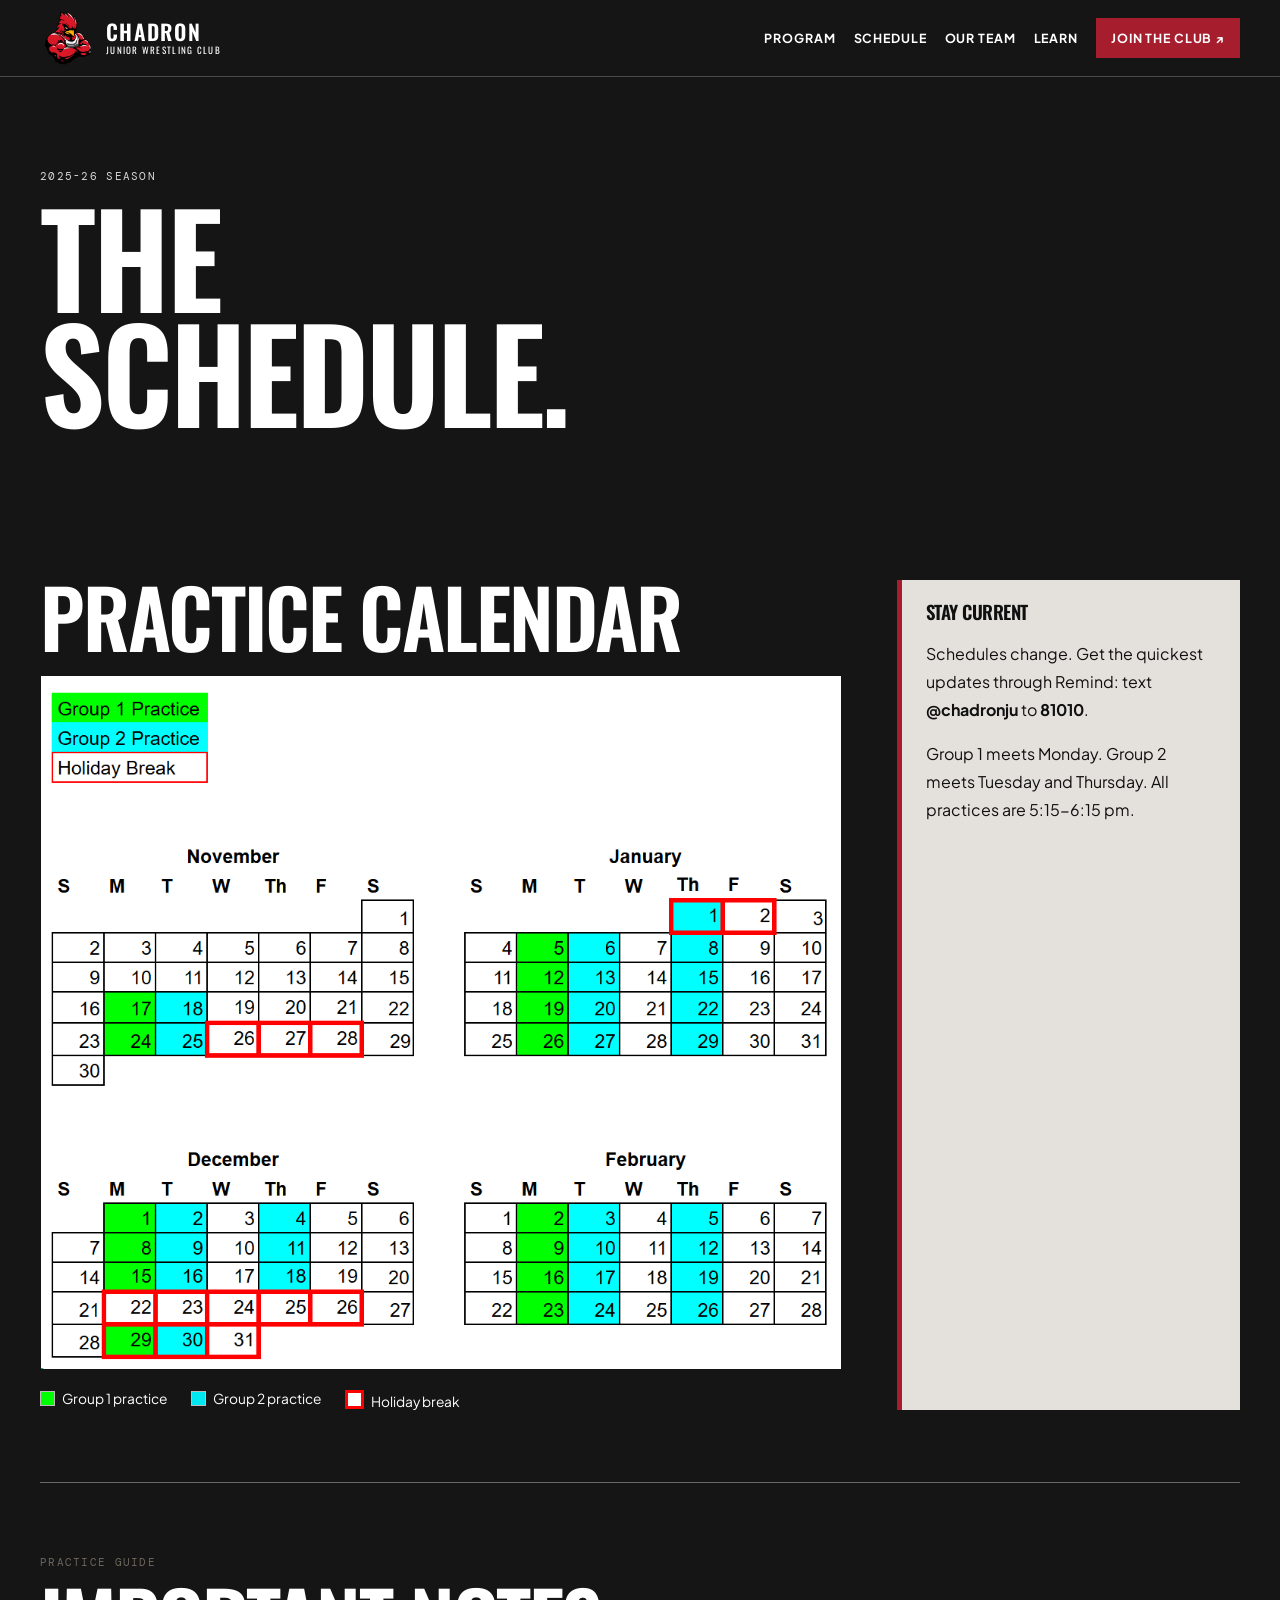
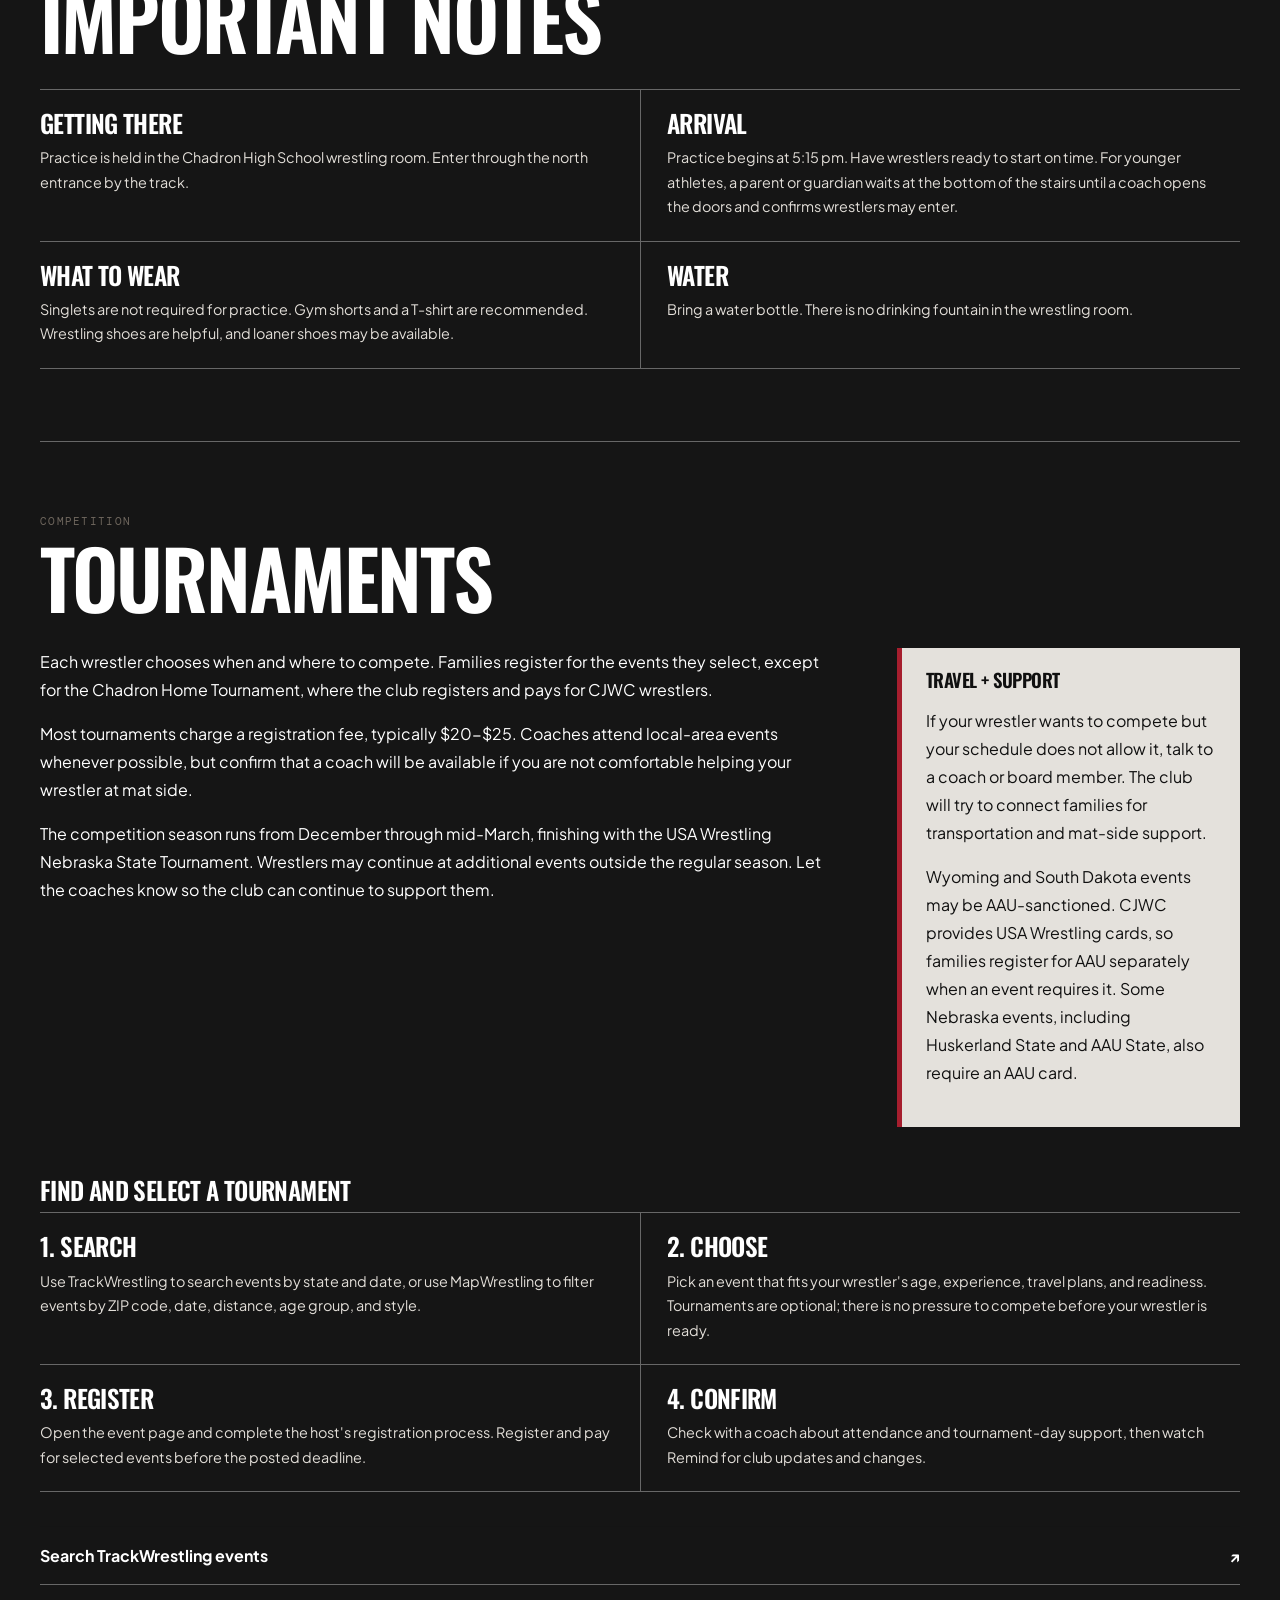
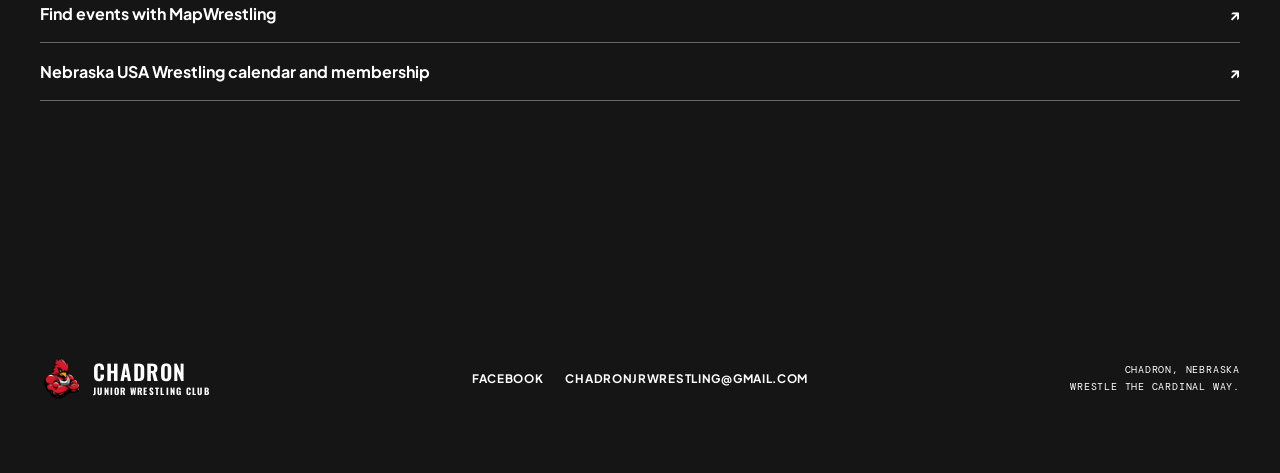
==== calendar.html @ 785cb81f "Update calendar.html" ====
<!doctype html><html lang="en"><head><meta charset="utf-8"><meta name="viewport" content="width=device-width,initial-scale=1"><title>Schedule | Chadron Junior Wrestling Club</title><link rel="preconnect" href="https://fonts.googleapis.com"><link rel="preconnect" href="https://fonts.gstatic.com" crossorigin><link href="https://fonts.googleapis.com/css2?family=DM+Mono:wght@400;500&family=Oswald:wght@400;500;600;700&family=Plus+Jakarta+Sans:wght@400;500;600;700&display=swap" rel="stylesheet"><link rel="stylesheet" href="styles.css"><link rel="stylesheet" href="overrides.css"><link rel="stylesheet" href="info.css"></head><body class="subpage-header"><header class="site-header"><nav class="nav"><a class="brand" href="index.html"><img src="assets/images/cardinal-icon.png" alt=""><span><b>CHADRON</b><small>JUNIOR WRESTLING CLUB</small></span></a><button class="nav-toggle" type="button" aria-expanded="false" aria-controls="nav-links"><span></span><span></span><span></span></button><div class="nav-links" id="nav-links"><a href="index.html#program">Program</a><a href="calendar.html">Schedule</a><a href="index.html#team">Our Team</a><a href="learn.html">Learn</a><a class="nav-cta" href="join.html">Join the Club &#8599;</a></div></nav></header><main><section class="page-hero"><div class="page-width"><p class="section-tag">2025-26 SEASON</p><h1>THE<br>SCHEDULE.</h1></div></section><section class="content-page page-width"><section class="detail-section"><div class="content-grid"><div><h2>PRACTICE CALENDAR</h2><img class="calendar-image" src="assets/images/2026-practice-schedule.png" alt="November through February practice calendar. Group 1 practices are green, Group 2 practices are blue, and holiday breaks have red outlines."><div class="calendar-key"><span class="g1">Group 1 practice</span><span class="g2">Group 2 practice</span><span class="break">Holiday break</span></div></div><aside class="notice"><h3>STAY CURRENT</h3><p>Schedules change. Get the quickest updates through Remind: text <strong>@chadronju</strong> to <strong>81010</strong>.</p><p>Group 1 meets Monday. Group 2 meets Tuesday and Thursday. All practices are 5:15-6:15 pm.</p></aside></div></section><section class="detail-section"><p class="section-tag">PRACTICE GUIDE</p><h2>IMPORTANT NOTES</h2><div class="info-grid"><article><h3>GETTING THERE</h3><p>Practice is held in the Chadron High School wrestling room. Enter through the north entrance by the track.</p></article><article><h3>ARRIVAL</h3><p>Practice begins at 5:15 pm. Have wrestlers ready to start on time. For younger athletes, a parent or guardian waits at the bottom of the stairs until a coach opens the doors and confirms wrestlers may enter.</p></article><article><h3>WHAT TO WEAR</h3><p>Singlets are not required for practice. Gym shorts and a T-shirt are recommended. Wrestling shoes are helpful, and loaner shoes may be available.</p></article><article><h3>WATER</h3><p>Bring a water bottle. There is no drinking fountain in the wrestling room.</p></article></div></section><section class="detail-section" id="tournaments"><p class="section-tag">COMPETITION</p><h2>TOURNAMENTS</h2><div class="content-grid"><div><p>Each wrestler chooses when and where to compete. Families register for the events they select, except for the Chadron Home Tournament, where the club registers and pays for CJWC wrestlers.</p><p>Most tournaments charge a registration fee, typically $20-$25. Coaches attend local-area events whenever possible, but confirm that a coach will be available if you are not comfortable helping your wrestler at mat side.</p><p>The competition season runs from December through mid-March, finishing with the USA Wrestling Nebraska State Tournament. Wrestlers may continue at additional events outside the regular season. Let the coaches know so the club can continue to support them.</p></div><aside class="notice"><h3>TRAVEL + SUPPORT</h3><p>If your wrestler wants to compete but your schedule does not allow it, talk to a coach or board member. The club will try to connect families for transportation and mat-side support.</p><p>Wyoming and South Dakota events may be AAU-sanctioned. CJWC provides USA Wrestling cards, so families register for AAU separately when an event requires it. Some Nebraska events, including Huskerland State and AAU State, also require an AAU card.</p></aside></div><h3 class="finder-title">FIND AND SELECT A TOURNAMENT</h3><div class="info-grid"><article><h3>1. SEARCH</h3><p>Use TrackWrestling to search events by state and date, or use MapWrestling to filter events by ZIP code, date, distance, age group, and style.</p></article><article><h3>2. CHOOSE</h3><p>Pick an event that fits your wrestler's age, experience, travel plans, and readiness. Tournaments are optional; there is no pressure to compete before your wrestler is ready.</p></article><article><h3>3. REGISTER</h3><p>Open the event page and complete the host's registration process. Register and pay for selected events before the posted deadline.</p></article><article><h3>4. CONFIRM</h3><p>Check with a coach about attendance and tournament-day support, then watch Remind for club updates and changes.</p></article></div><div class="resource-list tournament-links"><a href="https://www.trackwrestling.com/Login.jsp">Search TrackWrestling events <span>&#8599;</span></a><a href="https://mapwrestling.com/main">Find events with MapWrestling <span>&#8599;</span></a><a href="https://www.nebraskausawrestling.org/">Nebraska USA Wrestling calendar and membership <span>&#8599;</span></a></div></section></section></main><footer class="site-footer page-width"><a class="brand footer-brand" href="index.html"><img src="assets/images/cardinal-icon.png" alt=""><span><b>CHADRON</b><small>JUNIOR WRESTLING CLUB</small></span></a><div><a href="https://www.facebook.com/chadronjuniorwrestling">Facebook</a><a href="mailto:chadronjrwrestling@gmail.com">chadronjrwrestling@gmail.com</a></div><p>CHADRON, NEBRASKA<br>WRESTLE THE CARDINAL WAY.</p></footer><script src="script.js"></script></body></html>
<link rel="icon" href="favicon.ico?v=2">
---- styles.css ----
:root{--red:#a61e2e;--ink:#101010;--paper:#f2eee7;--line:rgba(16,16,16,.2);--mono:"DM Mono",monospace;--display:"Oswald",sans-serif;--body:"Plus Jakarta Sans",sans-serif}*{box-sizing:border-box}html{scroll-behavior:smooth}body{margin:0;background:var(--paper);color:var(--ink);font-family:var(--body)}.page-width,.nav{width:min(1200px,calc(100% - 48px));margin:auto}.site-header{position:absolute;z-index:5;inset:0 0 auto;color:#fff;border-bottom:1px solid #ffffff3b}.nav{min-height:86px;display:flex;align-items:center;justify-content:space-between;gap:24px}.brand{display:inline-flex;align-items:center;gap:10px;color:inherit;text-decoration:none;line-height:1}.brand img{width:43px;height:43px;object-fit:contain}.brand span{display:grid;gap:4px;font-family:var(--display);letter-spacing:.08em}.brand b{font-size:1.34rem;font-weight:600}.brand small{font-size:.57rem;letter-spacing:.14em}.nav-links{display:flex;align-items:center;gap:26px}.nav-links a{color:#fff;text-decoration:none;font-size:.78rem;font-weight:700;letter-spacing:.07em;text-transform:uppercase}.nav-links .nav-cta{padding:12px 15px;background:var(--red)}.nav-toggle{display:none;border:0;background:transparent;padding:4px}.nav-toggle span{display:block;width:27px;height:2px;margin:5px;background:#fff}.hero{height:max(680px,100vh);min-height:680px;position:relative;overflow:hidden;background:#1a1717;color:#fff}.hero-image,.photo-break-image{position:absolute;inset:0;background:url("assets/images/team-photo.jpg") center 36%/cover;filter:grayscale(1) contrast(1.17)}.hero-image{opacity:.72;transform:scaleX(-1)}.hero-scrim{position:absolute;inset:0;background:linear-gradient(90deg,#000000db 0%,#00000091 39%,#00000024 75%),linear-gradient(0deg,#0000009e,transparent 35%)}.hero-content{position:relative;z-index:1;padding-top:clamp(175px,27vh,250px)}.kicker,.section-tag,.overline,.coach p,.program-number,.remind{font-family:var(--mono);font-size:.67rem;letter-spacing:.12em;text-transform:uppercase}.kicker{margin:0 0 15px;color:#f0d99e}.kicker span{display:inline-block;width:34px;height:1px;vertical-align:middle;margin:0 10px;background:#f0d99e}h1,h2,h3,p{margin-top:0}h1,h2,h3{font-family:var(--display);font-weight:600;letter-spacing:-.025em;line-height:.9}h1{max-width:8ch;margin-bottom:24px;font-size:clamp(5rem,12.4vw,10.5rem)}h2{font-size:clamp(3.4rem,6.3vw,6.4rem)}.hero-lede{max-width:440px;margin-bottom:29px;font-size:1.02rem;line-height:1.65}.hero-actions{display:flex;align-items:center;gap:26px}.button{display:inline-flex;align-items:center;gap:24px;padding:17px 20px;text-decoration:none;text-transform:uppercase;font-size:.75rem;font-weight:800;letter-spacing:.08em;transition:transform .18s}.button:hover{transform:translateY(-3px)}.button span{font-size:1.2rem}.button-red{color:#fff;background:var(--red)}.text-link{display:inline-flex;gap:10px;align-items:center;color:var(--ink);font-size:.75rem;text-transform:uppercase;font-weight:800;letter-spacing:.08em;text-decoration:none;border-bottom:1px solid currentColor;padding-bottom:5px}.text-link.light{color:#fff}.hero-mark{position:absolute;right:-.05em;bottom:-.16em;z-index:1;font-family:var(--display);font-size:clamp(9rem,24vw,23rem);font-weight:700;line-height:1;letter-spacing:-.07em;color:#ffffff1c}.hero-foot{position:absolute;z-index:2;bottom:28px;left:0;right:0;display:flex;justify-content:space-between;font:.62rem var(--mono);text-transform:uppercase;letter-spacing:.11em}.hero-foot b{font-size:1rem;margin-left:6px}.manifesto{display:grid;grid-template-columns:160px minmax(0,1.5fr) minmax(220px,.65fr);gap:36px;padding:130px 0}.section-tag{margin:0;color:#6e665d}.manifesto h2{font-size:clamp(3rem,5.25vw,5.6rem)}.overline{margin-bottom:19px;color:var(--red)}.manifesto-detail{align-self:end}.manifesto-detail p,.section-intro>p,.join-copy>p{font-size:.98rem;line-height:1.75;color:#4a4540}.manifesto-detail .text-link{margin-top:18px}.values{padding:78px 0 86px;background:var(--red);color:#fff}.light-tag{color:#f4d99c}.values-grid{display:grid;grid-template-columns:repeat(3,1fr);margin-top:45px;border-top:1px solid #ffffff5c}.values-grid article{padding:25px 28px 0 0;min-height:215px;border-right:1px solid #ffffff5c}.values-grid article+article{padding-left:28px}.values-grid article:last-child{border:0}.values-grid span{font:.65rem var(--mono);color:#f4d99c}.values-grid h3{margin:35px 0 13px;font-size:clamp(2.4rem,3.3vw,3.55rem)}.values-grid p{max-width:240px;margin-bottom:0;font-size:.89rem;line-height:1.6}.practice-section,.competition{padding:130px 0}.section-intro{display:grid;grid-template-columns:1fr minmax(260px,.62fr);gap:50px;align-items:end;margin-bottom:48px}.section-intro h2{margin:14px 0 0}.section-intro>p{margin-bottom:4px}.program-grid{display:grid;grid-template-columns:1fr 1fr}.program-card{min-height:420px;padding:34px;display:flex;flex-direction:column;color:#fff;background:#1c1b1b}.program-card.advanced{background:var(--red)}.program-number{color:#e5c783}.program-card h3{margin:45px 0 18px;font-size:clamp(3rem,5vw,5.3rem)}.program-desc{max-width:340px;line-height:1.65;font-size:.92rem}.program-time{display:flex;justify-content:space-between;gap:15px;margin-top:auto;padding-top:18px;border-top:1px solid #ffffff4d;font:.66rem var(--mono);letter-spacing:.07em}.program-time strong{font-family:var(--body);font-size:.71rem}.practice-note{margin:18px 0 0;padding-top:17px;border-top:1px solid var(--line);color:#534e47;font-size:.82rem}.photo-break{position:relative;height:510px;overflow:hidden;color:#fff;background:#222}.photo-break-image{background-position:center 46%}.photo-break:after{content:"";position:absolute;inset:0;background:linear-gradient(90deg,#000000ad,#0000000d)}.photo-break-copy{position:relative;z-index:1;height:100%;display:flex;align-items:center}.photo-break-copy p{font:600 clamp(4rem,9vw,9rem)/.83 var(--display);letter-spacing:-.04em}.photo-break-copy em{color:#ecbd4e;font-style:normal}.competition{border-bottom:1px solid var(--line)}.competition-points{border-top:1px solid var(--line)}.competition-points p{display:grid;grid-template-columns:82px 1fr;margin:0;padding:20px 0;border-bottom:1px solid var(--line);font-size:1.08rem;font-weight:600}.competition-points span{color:var(--red);font:.67rem var(--mono);padding-top:4px}.team-section{padding:115px 0 120px;color:#fff;background:#181818}.team-intro>p{color:#cac5bd}.coach-grid{display:grid;grid-template-columns:repeat(3,1fr);gap:14px}.coach{position:relative;min-height:480px;overflow:hidden;background:#413f3c}.coach:after{content:"";position:absolute;inset:0;background:linear-gradient(0deg,#000000de,transparent 58%)}.coach img{display:block;width:100%;height:100%;object-fit:cover;object-position:top;filter:grayscale(1) contrast(1.05)}.coach div{position:absolute;z-index:1;left:24px;bottom:23px}.coach p{color:#e7c778;margin-bottom:9px}.coach h3{margin:0;font-size:clamp(2.55rem,3.8vw,4.2rem)}.faq-section{display:grid;grid-template-columns:.65fr 1.35fr;gap:75px;padding:130px 0}.faq-section h2{margin:14px 0 0}.faq-list{border-top:1px solid var(--line)}details{border-bottom:1px solid var(--line);padding:20px 0}summary{display:flex;justify-content:space-between;cursor:pointer;list-style:none;font-size:1rem;font-weight:700}summary::-webkit-details-marker{display:none}summary span{color:var(--red);font-size:1.4rem;font-weight:400}details[open] summary span{transform:rotate(45deg)}details p{max-width:560px;margin:17px 36px 0 0;color:#514b45;font-size:.91rem;line-height:1.65}.join-section{position:relative;overflow:hidden;padding:112px 0;background:#e0b545}.join-copy{position:relative;z-index:1}.join-copy h2{max-width:11ch;margin:14px 0 20px}.join-copy>p{max-width:450px;color:#2c281d}.button-dark{margin:14px 0 30px;color:#fff;background:#161514}.join-art{position:absolute;right:5%;bottom:-42px;width:min(390px,42vw);opacity:.2}.join-art img{display:block;width:100%}.remind{margin:0!important;font-weight:500}.site-footer{min-height:190px;display:flex;align-items:center;justify-content:space-between;gap:30px}.footer-brand{color:var(--ink)}.site-footer div{display:flex;gap:22px}.site-footer a{color:var(--ink);font-size:.73rem;font-weight:700;text-transform:uppercase;letter-spacing:.06em;text-decoration:none}.site-footer p{margin:0;font:.62rem/1.8 var(--mono);text-align:right;letter-spacing:.08em}@media(max-width:800px){.page-width,.nav{width:min(100% - 32px,1200px)}.site-header{position:relative;background:#171717}.nav{min-height:68px}.nav-toggle{display:block}.nav-links{display:none;width:100%;padding:6px 0 15px;flex-direction:column;align-items:flex-start;gap:17px}.nav-links.open{display:flex}.hero{height:660px;min-height:0}.hero-content{padding-top:120px}.hero-foot{bottom:18px}.hero-foot span:first-child{display:none}.hero-foot span:last-child{margin-left:auto}.manifesto,.section-intro,.faq-section{grid-template-columns:1fr;gap:24px}.manifesto{padding:80px 0}.values-grid,.program-grid,.coach-grid{grid-template-columns:1fr}.values-grid article,.values-grid article+article{min-height:0;padding:23px 0;border-right:0;border-bottom:1px solid #ffffff5c}.values-grid h3{margin:15px 0 7px}.practice-section,.competition,.faq-section{padding:80px 0}.section-intro{margin-bottom:30px}.program-card{min-height:360px}.photo-break{height:380px}.team-section{padding:80px 0}.coach{min-height:430px}.faq-section{gap:35px}.site-footer{padding:45px 0;align-items:flex-start;flex-direction:column}.site-footer p{text-align:left}.site-footer div{flex-direction:column;gap:12px}}@media(max-width:460px){h1{font-size:4.75rem}.hero-actions{align-items:flex-start;flex-direction:column;gap:20px}.hero-image{background-position:55% center}.hero-mark{font-size:10rem}.program-card{padding:26px}.program-time{flex-direction:column;gap:7px}.photo-break-copy p{font-size:4.3rem}.join-section{padding:80px 0}.join-art{width:70vw;right:-14%}}
---- overrides.css ----
/* Final club palette and signup section. */
.hero-image { background-image: url("assets/images/wrestling-action-2.jpg"); background-position: center 45%; transform: none; }
.photo-break-image { background-image: url("assets/images/wrestling-action-5.jpg"); }
.kicker, .light-tag, .values-grid span, .program-number, .photo-break-copy em, .coach p { color: #fff; }
.kicker span { background: #fff; }
.join-section { background: var(--red); color: #fff; }
.join-copy > p { color: #fff; }
.join-copy .section-tag { color: #d8d8d8; }
.join-lede { max-width: 520px !important; }
.join-grid { display: grid; grid-template-columns: repeat(2, minmax(0, 280px)); gap: 40px; margin: 36px 0 26px; }
.join-label { margin-bottom: 12px !important; font: 500 .67rem var(--mono) !important; letter-spacing: .12em; text-transform: uppercase; }
.join-grid ul, .join-grid ol { margin: 0; padding: 0; list-style: none; border-top: 1px solid rgba(255, 255, 255, .4); }
.join-grid li { padding: 10px 0; border-bottom: 1px solid rgba(255, 255, 255, .4); font-size: .82rem; line-height: 1.45; }
.join-grid ol { counter-reset: join-step; }
.join-grid ol li { counter-increment: join-step; display: grid; grid-template-columns: 25px 1fr; }
.join-grid ol li::before { content: "0" counter(join-step); font: .63rem var(--mono); padding-top: 2px; }
.button-dark { background: #fff; color: var(--ink); }
.board-section .section-intro { margin-bottom: 42px; }
.coach-grid-single { grid-template-columns: minmax(260px, 380px); }
.site-header .brand img { width: 56px; height: 56px; }
.notices-section { padding: 115px 0; background: #e5e1db; }
.notices-heading { display: grid; grid-template-columns: 1fr minmax(260px, .6fr); gap: 50px; align-items: end; margin-bottom: 44px; }
.notices-heading h2 { margin: 13px 0 0; }
.notices-heading > p { max-width: 410px; margin: 0; color: #3c3935; line-height: 1.7; }
.notice-list { display: grid; grid-template-columns: repeat(3, minmax(0, 1fr)); border-top: 1px solid rgba(16,16,16,.3); }
.notice-item { min-height: 230px; padding: 24px; border-right: 1px solid rgba(16,16,16,.3); border-bottom: 1px solid rgba(16,16,16,.3); background: rgba(255,255,255,.38); }
.notice-item:nth-child(3n) { border-right: 0; }
.notice-type, .notice-date, .notices-remind { font: .65rem var(--mono); letter-spacing: .1em; text-transform: uppercase; }
.notice-type { display: inline-block; margin-bottom: 38px; padding: 5px 7px; background: var(--red); color: #fff; }
.notice-item.schedule .notice-type { background: #1d1d1d; }.notice-item.notice .notice-type { background: #68645e; }
.notice-item h3 { margin-bottom: 15px; font-size: 2rem; }.notice-item p { margin: 0; color: #393631; line-height: 1.65; font-size: .9rem; }.notice-date { display: block; margin-top: 20px; color: var(--red); }
.notice-loading { grid-column: 1 / -1; padding: 24px 0; color: #55514b; }.notices-remind { margin: 25px 0 0; color: #4a4640; }
@media (max-width: 800px) { .notices-section { padding: 80px 0; }.notices-heading, .notice-list { grid-template-columns: 1fr; gap: 24px; }.notices-heading { margin-bottom: 30px; }.notice-item, .notice-item:nth-child(3n) { min-height: 0; border-right: 0; }.notice-type { margin-bottom: 20px; } }
@media (max-width: 800px) { .join-grid { grid-template-columns: 1fr; gap: 22px; } }


/* Let the home page banner grow so the bottom tagline never overlaps the buttons */
.hero { height: auto; min-height: max(680px, 100vh); }
.hero-content { padding-bottom: 90px; }
---- info.css ----
.subpage-header { background: #151515; color: #fff; }
.subpage-header .site-header { position: relative; }
.subpage-header .nav { min-height: 76px; }
.subpage-header .nav-links { gap: 18px; }
.page-hero { padding: 92px 0 70px; background: #151515; color: #fff; }
.page-hero .section-tag { color: #d7d7d7; }
.page-hero h1 { margin: 15px 0 0; font-size: clamp(4rem, 10vw, 8.5rem); }
.content-page { padding: 82px 0 110px; }
.content-grid { display: grid; grid-template-columns: minmax(0, 1.4fr) minmax(260px, .6fr); gap: 55px; }
.content-grid h2 { margin-bottom: 22px; }
.content-grid p, .content-grid li { line-height: 1.75; }
.subpage-header .content-page a:not(.button) { color: #fff; text-decoration-color: #b9b9b9; }
.subpage-header .content-page a:not(.button):hover { color: #d7d7d7; }
.subpage-header .faq-list { border-color: rgba(255,255,255,.35); }
.subpage-header .faq-list details { border-color: rgba(255,255,255,.35); }
.subpage-header .faq-list details p { color: #e2ded8; }
.notice { padding: 24px; background: #e4e1dc; border-left: 5px solid var(--red); color: var(--ink); }
.notice h1, .notice h2, .notice h3, .notice p, .notice li { color: var(--ink); }
.resource-list { border-top: 1px solid var(--line); }
.resource-list a { display: flex; justify-content: space-between; gap: 18px; padding: 18px 0; color: #fff; border-bottom: 1px solid rgba(255,255,255,.35); font-weight: 700; text-decoration: none; }
.resource-list a:hover { color: #d7d7d7; }
.calendar-image { display: block; width: 100%; height: auto; border: 1px solid var(--line); }
.calendar-key { display: flex; gap: 24px; flex-wrap: wrap; margin: 20px 0 0; font-size: .86rem; color: #fff; }
.calendar-key span::before { content: ""; display: inline-block; width: 13px; height: 13px; margin-right: 7px; vertical-align: -2px; border: 1px solid #bbb; }
.calendar-key .g1::before { background: #00ff00; }.calendar-key .g2::before { background: #00e8f2; }.calendar-key .break::before { background: #fff; border: 3px solid #f00; }
.detail-section { padding: 0 0 72px; margin: 0 0 72px; border-bottom: 1px solid rgba(255,255,255,.35); }
.detail-section:last-child { margin-bottom: 0; border-bottom: 0; }
.detail-section > h2 { margin: 13px 0 34px; }
.detail-section > p { max-width: 720px; }
.info-grid { display: grid; grid-template-columns: repeat(2, minmax(0, 1fr)); border-top: 1px solid rgba(255,255,255,.35); }
.info-grid article { padding: 22px 26px 22px 0; border-bottom: 1px solid rgba(255,255,255,.35); }
.info-grid article:nth-child(even) { padding-left: 26px; border-left: 1px solid rgba(255,255,255,.35); }
.info-grid h3, .finder-title { margin: 0 0 11px; font-size: 1.55rem; }
.info-grid p { margin: 0; color: #e2ded8; font-size: .9rem; line-height: 1.7; }
.finder-title { margin-top: 52px; }
.tournament-links { margin-top: 34px; }
.board-section { padding: 115px 0; }.board-grid { display: grid; grid-template-columns: repeat(4, 1fr); border-top: 1px solid var(--line); }.board-grid article { min-height: 175px; padding: 20px; border-right: 1px solid var(--line); border-bottom: 1px solid var(--line); }.board-grid article:nth-child(4n) { border-right: 0; }.board-grid p { margin-bottom: 22px; color: var(--red); font: .63rem var(--mono); letter-spacing: .09em; }.board-grid h3 { font-size: 1.9rem; line-height: .95; }
.form-actions { display: flex; gap: 14px; flex-wrap: wrap; margin-top: 30px; }.print-form { max-width: 860px; padding: 42px; background: #fff; border: 1px solid #aaa; color: var(--ink); }.print-form h1, .print-form h2, .print-form h3, .print-form p, .print-form .field, .print-form .signature { color: var(--ink); }.print-form h2 { font-size: 3rem; }.form-section { margin-top: 32px; padding-top: 18px; border-top: 2px solid #111; }.form-section h3 { margin-bottom: 15px; font-size: 1.5rem; }.field-grid { display: grid; grid-template-columns: repeat(2, 1fr); gap: 15px 25px; }.field { padding: 14px 0 5px; border-bottom: 1px solid #555; font-size: .82rem; }.field.full { grid-column: 1 / -1; }.consent { font-size: .78rem; line-height: 1.55; }.signature { height: 55px; padding-top: 34px; border-bottom: 1px solid #111; }.print-only { display: none; }
.subpage-header .site-footer .footer-brand, .subpage-header .site-footer a { color: #fff; }.subpage-header .site-footer a:hover, .subpage-header .site-footer a:focus-visible { color: #d7d7d7; }.subpage-header .no-print .section-tag { color: #d7d7d7; }
.check-field { display: flex; flex-wrap: wrap; gap: 9px 18px; margin: 0; padding: 10px 0 6px; border: 0; border-top: 1px solid #555; color: var(--ink); }
.check-field legend { width: 100%; padding: 0 0 5px; font-size: .82rem; }
.check-field label { display: inline-flex; align-items: center; gap: 4px; font-size: .78rem; white-space: nowrap; }
.check-field input { width: 14px; height: 14px; margin: 0; accent-color: var(--red); }
.print-form .form-section:first-of-type .field-grid::after { content: "Gender"; padding: 14px 0 5px; border-bottom: 1px solid #555; font-size: .82rem; }
.consent-list { display: grid; gap: 12px; margin: 18px 0 24px; }
.consent-check { display: grid; grid-template-columns: 18px 1fr; gap: 10px; margin: 0; padding: 12px; border: 1px solid #8b8b8b; color: var(--ink); font-size: .76rem; line-height: 1.5; }
fieldset.consent-check { grid-template-columns: 1fr; }
.consent-check legend { padding: 0 4px; font-weight: 700; }
.consent-check p { margin: 0; }
.consent-check label { display: block; margin-top: 7px; }
.consent-check input { width: 14px; height: 14px; margin: 2px 0 0; accent-color: var(--red); }
fieldset.consent-check input { margin-right: 6px; vertical-align: -2px; }
@media (max-width: 800px) { .content-grid, .info-grid { grid-template-columns: 1fr; gap: 35px; }.info-grid article, .info-grid article:nth-child(even) { padding: 22px 0; border-left: 0; }.board-grid { grid-template-columns: repeat(2, 1fr); }.board-grid article:nth-child(4n) { border-right: 1px solid var(--line); }.board-grid article:nth-child(2n) { border-right: 0; }.print-form { padding: 24px; }.field-grid { grid-template-columns: 1fr; } }
@media print { .site-header, .page-hero, .form-actions, .no-print { display: none !important; }.print-only { display: block; }.content-page { padding: 0; }.print-form { border: 0; max-width: none; padding: 0; }.field { min-height: 28px; } }
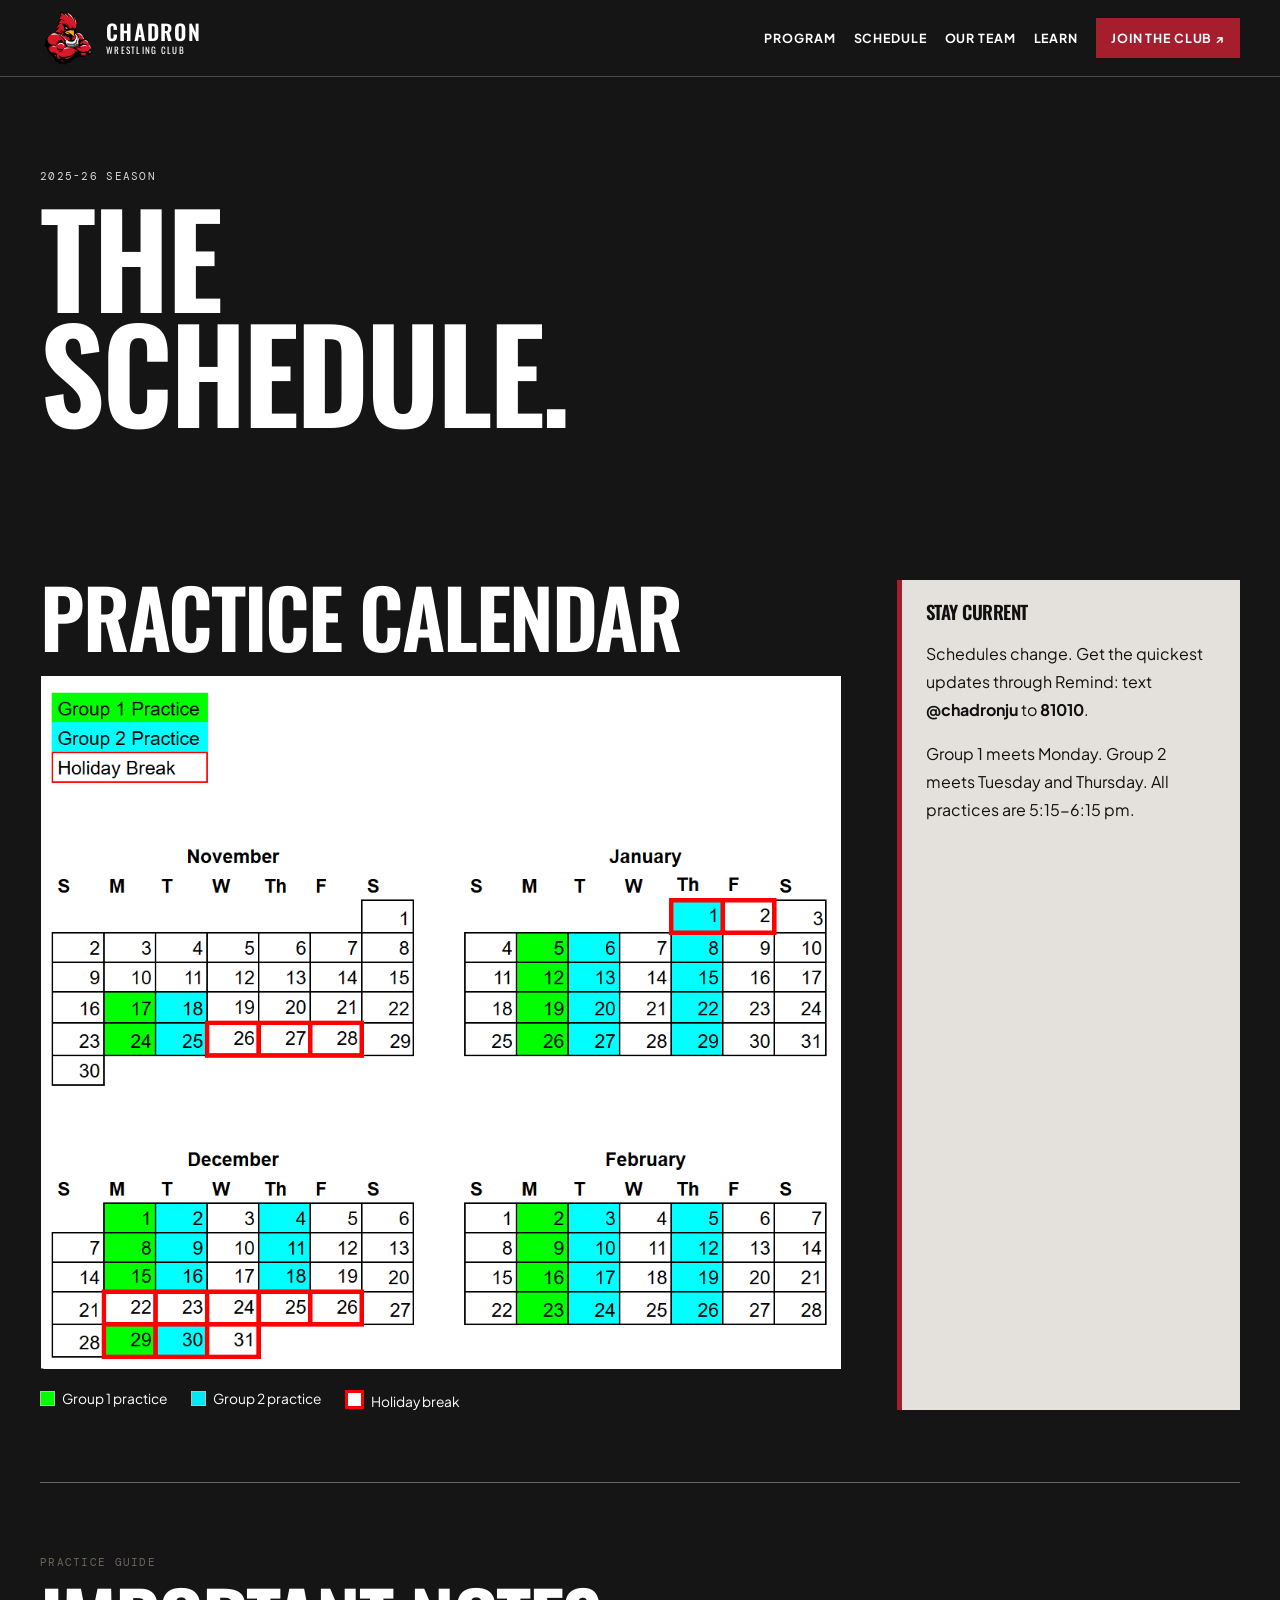
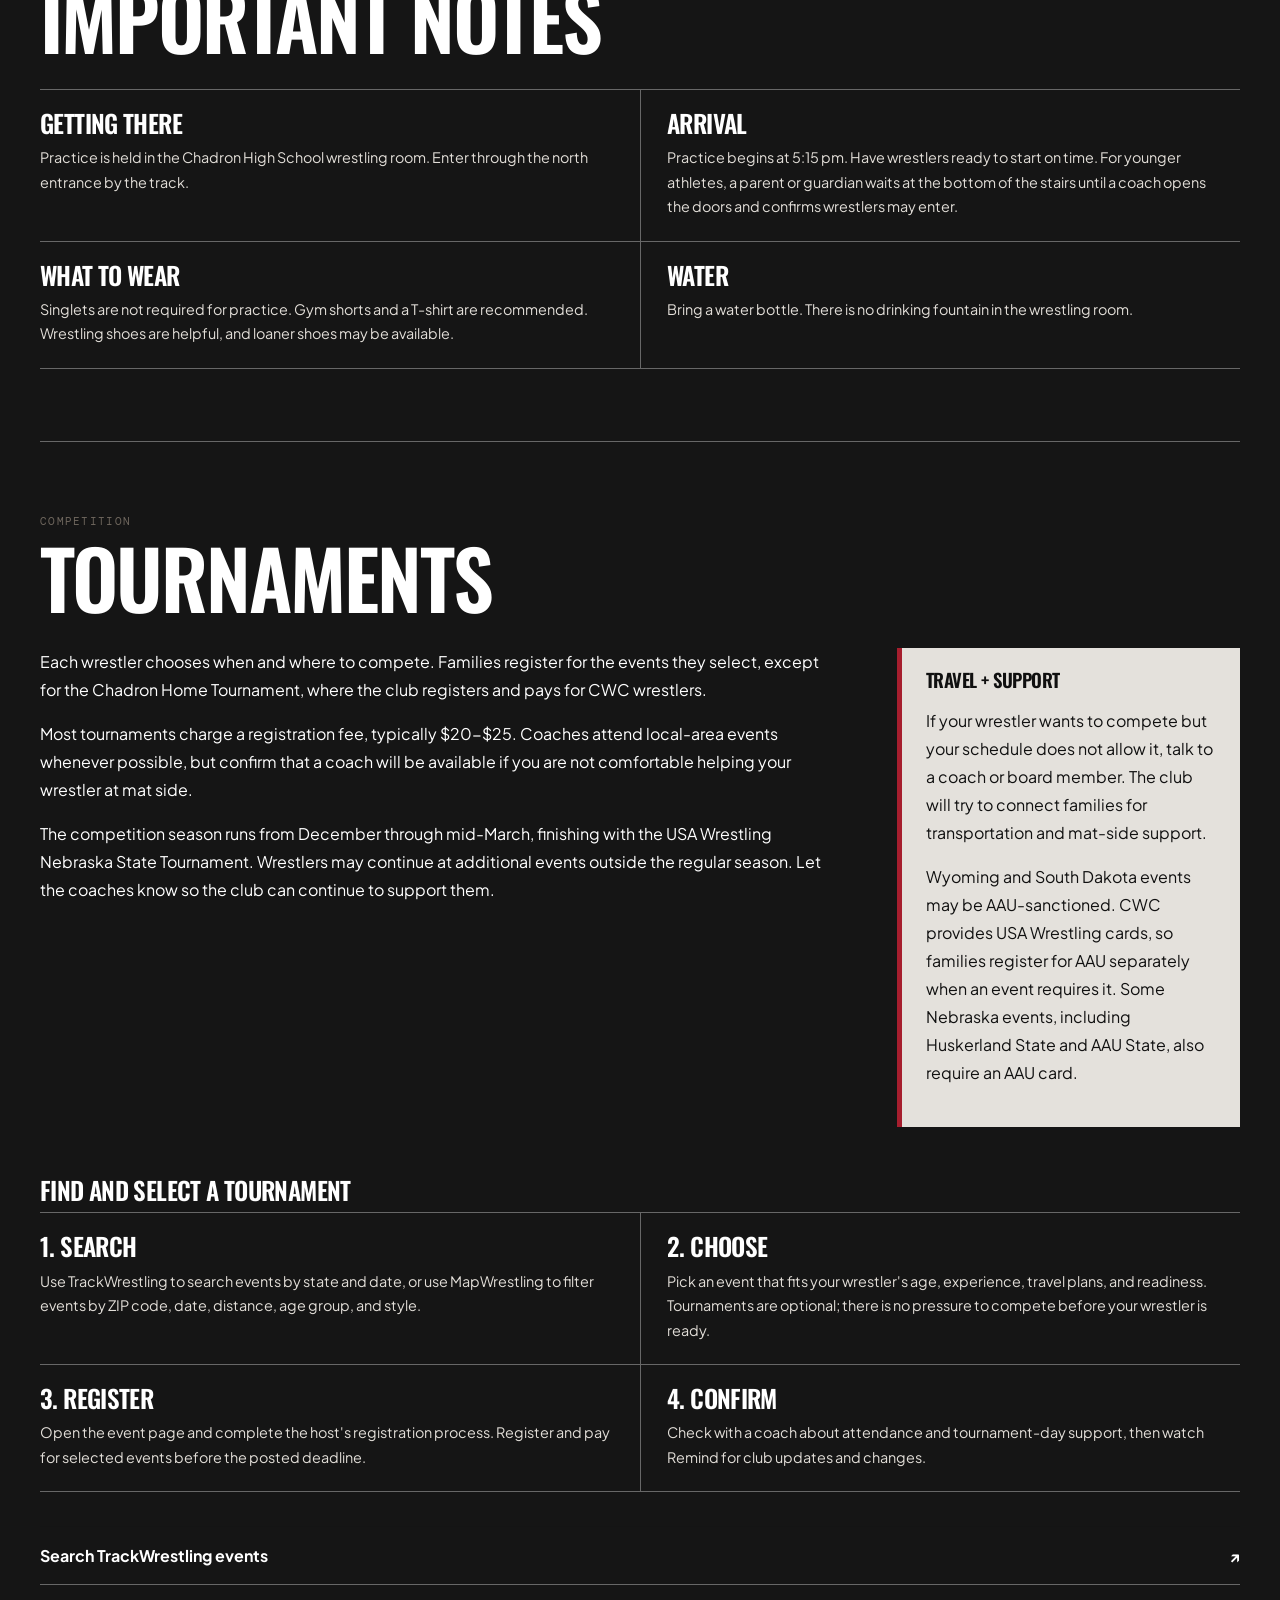
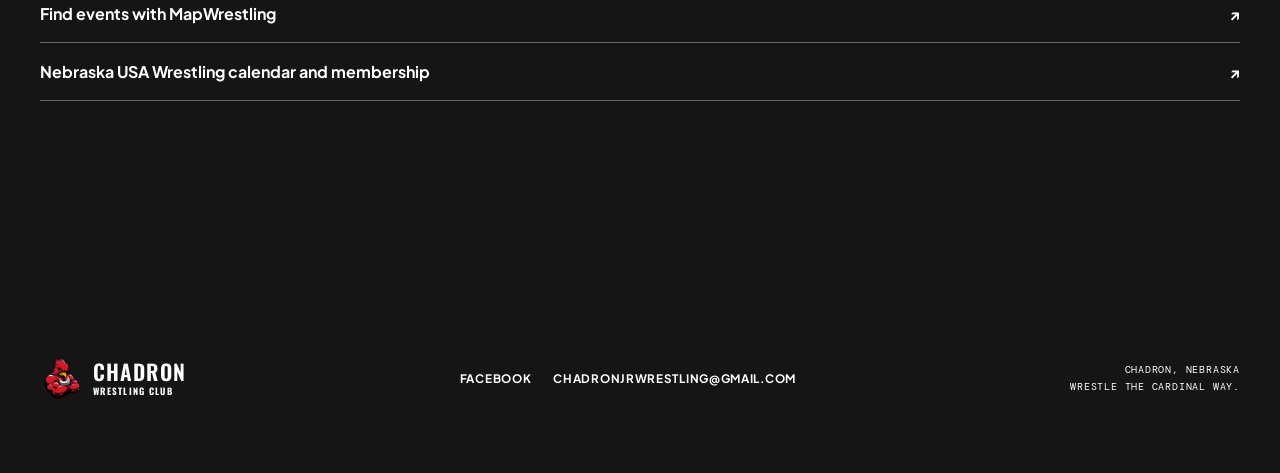
==== commit 95329654: "Add files via upload" ====
--- a/calendar.html
+++ b/calendar.html
@@ -1,2 +1,2 @@
-<!doctype html><html lang="en"><head><meta charset="utf-8"><meta name="viewport" content="width=device-width,initial-scale=1"><title>Schedule | Chadron Junior Wrestling Club</title><link rel="preconnect" href="https://fonts.googleapis.com"><link rel="preconnect" href="https://fonts.gstatic.com" crossorigin><link href="https://fonts.googleapis.com/css2?family=DM+Mono:wght@400;500&family=Oswald:wght@400;500;600;700&family=Plus+Jakarta+Sans:wght@400;500;600;700&display=swap" rel="stylesheet"><link rel="stylesheet" href="styles.css"><link rel="stylesheet" href="overrides.css"><link rel="stylesheet" href="info.css"></head><body class="subpage-header"><header class="site-header"><nav class="nav"><a class="brand" href="index.html"><img src="assets/images/cardinal-icon.png" alt=""><span><b>CHADRON</b><small>JUNIOR WRESTLING CLUB</small></span></a><button class="nav-toggle" type="button" aria-expanded="false" aria-controls="nav-links"><span></span><span></span><span></span></button><div class="nav-links" id="nav-links"><a href="index.html#program">Program</a><a href="calendar.html">Schedule</a><a href="index.html#team">Our Team</a><a href="learn.html">Learn</a><a class="nav-cta" href="join.html">Join the Club &#8599;</a></div></nav></header><main><section class="page-hero"><div class="page-width"><p class="section-tag">2025-26 SEASON</p><h1>THE<br>SCHEDULE.</h1></div></section><section class="content-page page-width"><section class="detail-section"><div class="content-grid"><div><h2>PRACTICE CALENDAR</h2><img class="calendar-image" src="assets/images/2026-practice-schedule.png" alt="November through February practice calendar. Group 1 practices are green, Group 2 practices are blue, and holiday breaks have red outlines."><div class="calendar-key"><span class="g1">Group 1 practice</span><span class="g2">Group 2 practice</span><span class="break">Holiday break</span></div></div><aside class="notice"><h3>STAY CURRENT</h3><p>Schedules change. Get the quickest updates through Remind: text <strong>@chadronju</strong> to <strong>81010</strong>.</p><p>Group 1 meets Monday. Group 2 meets Tuesday and Thursday. All practices are 5:15-6:15 pm.</p></aside></div></section><section class="detail-section"><p class="section-tag">PRACTICE GUIDE</p><h2>IMPORTANT NOTES</h2><div class="info-grid"><article><h3>GETTING THERE</h3><p>Practice is held in the Chadron High School wrestling room. Enter through the north entrance by the track.</p></article><article><h3>ARRIVAL</h3><p>Practice begins at 5:15 pm. Have wrestlers ready to start on time. For younger athletes, a parent or guardian waits at the bottom of the stairs until a coach opens the doors and confirms wrestlers may enter.</p></article><article><h3>WHAT TO WEAR</h3><p>Singlets are not required for practice. Gym shorts and a T-shirt are recommended. Wrestling shoes are helpful, and loaner shoes may be available.</p></article><article><h3>WATER</h3><p>Bring a water bottle. There is no drinking fountain in the wrestling room.</p></article></div></section><section class="detail-section" id="tournaments"><p class="section-tag">COMPETITION</p><h2>TOURNAMENTS</h2><div class="content-grid"><div><p>Each wrestler chooses when and where to compete. Families register for the events they select, except for the Chadron Home Tournament, where the club registers and pays for CJWC wrestlers.</p><p>Most tournaments charge a registration fee, typically $20-$25. Coaches attend local-area events whenever possible, but confirm that a coach will be available if you are not comfortable helping your wrestler at mat side.</p><p>The competition season runs from December through mid-March, finishing with the USA Wrestling Nebraska State Tournament. Wrestlers may continue at additional events outside the regular season. Let the coaches know so the club can continue to support them.</p></div><aside class="notice"><h3>TRAVEL + SUPPORT</h3><p>If your wrestler wants to compete but your schedule does not allow it, talk to a coach or board member. The club will try to connect families for transportation and mat-side support.</p><p>Wyoming and South Dakota events may be AAU-sanctioned. CJWC provides USA Wrestling cards, so families register for AAU separately when an event requires it. Some Nebraska events, including Huskerland State and AAU State, also require an AAU card.</p></aside></div><h3 class="finder-title">FIND AND SELECT A TOURNAMENT</h3><div class="info-grid"><article><h3>1. SEARCH</h3><p>Use TrackWrestling to search events by state and date, or use MapWrestling to filter events by ZIP code, date, distance, age group, and style.</p></article><article><h3>2. CHOOSE</h3><p>Pick an event that fits your wrestler's age, experience, travel plans, and readiness. Tournaments are optional; there is no pressure to compete before your wrestler is ready.</p></article><article><h3>3. REGISTER</h3><p>Open the event page and complete the host's registration process. Register and pay for selected events before the posted deadline.</p></article><article><h3>4. CONFIRM</h3><p>Check with a coach about attendance and tournament-day support, then watch Remind for club updates and changes.</p></article></div><div class="resource-list tournament-links"><a href="https://www.trackwrestling.com/Login.jsp">Search TrackWrestling events <span>&#8599;</span></a><a href="https://mapwrestling.com/main">Find events with MapWrestling <span>&#8599;</span></a><a href="https://www.nebraskausawrestling.org/">Nebraska USA Wrestling calendar and membership <span>&#8599;</span></a></div></section></section></main><footer class="site-footer page-width"><a class="brand footer-brand" href="index.html"><img src="assets/images/cardinal-icon.png" alt=""><span><b>CHADRON</b><small>JUNIOR WRESTLING CLUB</small></span></a><div><a href="https://www.facebook.com/chadronjuniorwrestling">Facebook</a><a href="mailto:chadronjrwrestling@gmail.com">chadronjrwrestling@gmail.com</a></div><p>CHADRON, NEBRASKA<br>WRESTLE THE CARDINAL WAY.</p></footer><script src="script.js"></script></body></html>
-<link rel="icon" href="favicon.ico?v=2">
+<!doctype html><html lang="en"><head><meta charset="utf-8"><link rel="icon" href="favicon.ico?v=2"><meta name="viewport" content="width=device-width,initial-scale=1"><title>Schedule | Chadron Wrestling Club</title><link rel="preconnect" href="https://fonts.googleapis.com"><link rel="preconnect" href="https://fonts.gstatic.com" crossorigin><link href="https://fonts.googleapis.com/css2?family=DM+Mono:wght@400;500&family=Oswald:wght@400;500;600;700&family=Plus+Jakarta+Sans:wght@400;500;600;700&display=swap" rel="stylesheet"><link rel="stylesheet" href="styles.css"><link rel="stylesheet" href="overrides.css"><link rel="stylesheet" href="info.css"></head><body class="subpage-header"><header class="site-header"><nav class="nav"><a class="brand" href="index.html"><img src="assets/images/cardinal-icon.png" alt=""><span><b>CHADRON</b><small>WRESTLING CLUB</small></span></a><button class="nav-toggle" type="button" aria-expanded="false" aria-controls="nav-links"><span></span><span></span><span></span></button><div class="nav-links" id="nav-links"><a href="index.html#program">Program</a><a href="calendar.html">Schedule</a><a href="index.html#team">Our Team</a><a href="learn.html">Learn</a><a class="nav-cta" href="join.html">Join the Club &#8599;</a></div></nav></header><main><section class="page-hero"><div class="page-width"><p class="section-tag">2025-26 SEASON</p><h1>THE<br>SCHEDULE.</h1></div></section><section class="content-page page-width"><section class="detail-section"><div class="content-grid"><div><h2>PRACTICE CALENDAR</h2><img class="calendar-image" src="assets/images/2026-practice-schedule.png" alt="November through February practice calendar. Group 1 practices are green, Group 2 practices are blue, and holiday breaks have red outlines."><div class="calendar-key"><span class="g1">Group 1 practice</span><span class="g2">Group 2 practice</span><span class="break">Holiday break</span></div></div><aside class="notice"><h3>STAY CURRENT</h3><p>Schedules change. Get the quickest updates through Remind: text <strong>@chadronju</strong> to <strong>81010</strong>.</p><p>Group 1 meets Monday. Group 2 meets Tuesday and Thursday. All practices are 5:15-6:15 pm.</p></aside></div></section><section class="detail-section"><p class="section-tag">PRACTICE GUIDE</p><h2>IMPORTANT NOTES</h2><div class="info-grid"><article><h3>GETTING THERE</h3><p>Practice is held in the Chadron High School wrestling room. Enter through the north entrance by the track.</p></article><article><h3>ARRIVAL</h3><p>Practice begins at 5:15 pm. Have wrestlers ready to start on time. For younger athletes, a parent or guardian waits at the bottom of the stairs until a coach opens the doors and confirms wrestlers may enter.</p></article><article><h3>WHAT TO WEAR</h3><p>Singlets are not required for practice. Gym shorts and a T-shirt are recommended. Wrestling shoes are helpful, and loaner shoes may be available.</p></article><article><h3>WATER</h3><p>Bring a water bottle. There is no drinking fountain in the wrestling room.</p></article></div></section><section class="detail-section" id="tournaments"><p class="section-tag">COMPETITION</p><h2>TOURNAMENTS</h2><div class="content-grid"><div><p>Each wrestler chooses when and where to compete. Families register for the events they select, except for the Chadron Home Tournament, where the club registers and pays for CWC wrestlers.</p><p>Most tournaments charge a registration fee, typically $20-$25. Coaches attend local-area events whenever possible, but confirm that a coach will be available if you are not comfortable helping your wrestler at mat side.</p><p>The competition season runs from December through mid-March, finishing with the USA Wrestling Nebraska State Tournament. Wrestlers may continue at additional events outside the regular season. Let the coaches know so the club can continue to support them.</p></div><aside class="notice"><h3>TRAVEL + SUPPORT</h3><p>If your wrestler wants to compete but your schedule does not allow it, talk to a coach or board member. The club will try to connect families for transportation and mat-side support.</p><p>Wyoming and South Dakota events may be AAU-sanctioned. CWC provides USA Wrestling cards, so families register for AAU separately when an event requires it. Some Nebraska events, including Huskerland State and AAU State, also require an AAU card.</p></aside></div><h3 class="finder-title">FIND AND SELECT A TOURNAMENT</h3><div class="info-grid"><article><h3>1. SEARCH</h3><p>Use TrackWrestling to search events by state and date, or use MapWrestling to filter events by ZIP code, date, distance, age group, and style.</p></article><article><h3>2. CHOOSE</h3><p>Pick an event that fits your wrestler's age, experience, travel plans, and readiness. Tournaments are optional; there is no pressure to compete before your wrestler is ready.</p></article><article><h3>3. REGISTER</h3><p>Open the event page and complete the host's registration process. Register and pay for selected events before the posted deadline.</p></article><article><h3>4. CONFIRM</h3><p>Check with a coach about attendance and tournament-day support, then watch Remind for club updates and changes.</p></article></div><div class="resource-list tournament-links"><a href="https://www.trackwrestling.com/Login.jsp">Search TrackWrestling events <span>&#8599;</span></a><a href="https://mapwrestling.com/main">Find events with MapWrestling <span>&#8599;</span></a><a href="https://www.nebraskausawrestling.org/">Nebraska USA Wrestling calendar and membership <span>&#8599;</span></a></div></section></section></main><footer class="site-footer page-width"><a class="brand footer-brand" href="index.html"><img src="assets/images/cardinal-icon.png" alt=""><span><b>CHADRON</b><small>WRESTLING CLUB</small></span></a><div><a href="https://www.facebook.com/chadronjuniorwrestling">Facebook</a><a href="mailto:chadronjrwrestling@gmail.com">chadronjrwrestling@gmail.com</a></div><p>CHADRON, NEBRASKA<br>WRESTLE THE CARDINAL WAY.</p></footer><script src="script.js"></script></body></html>
+
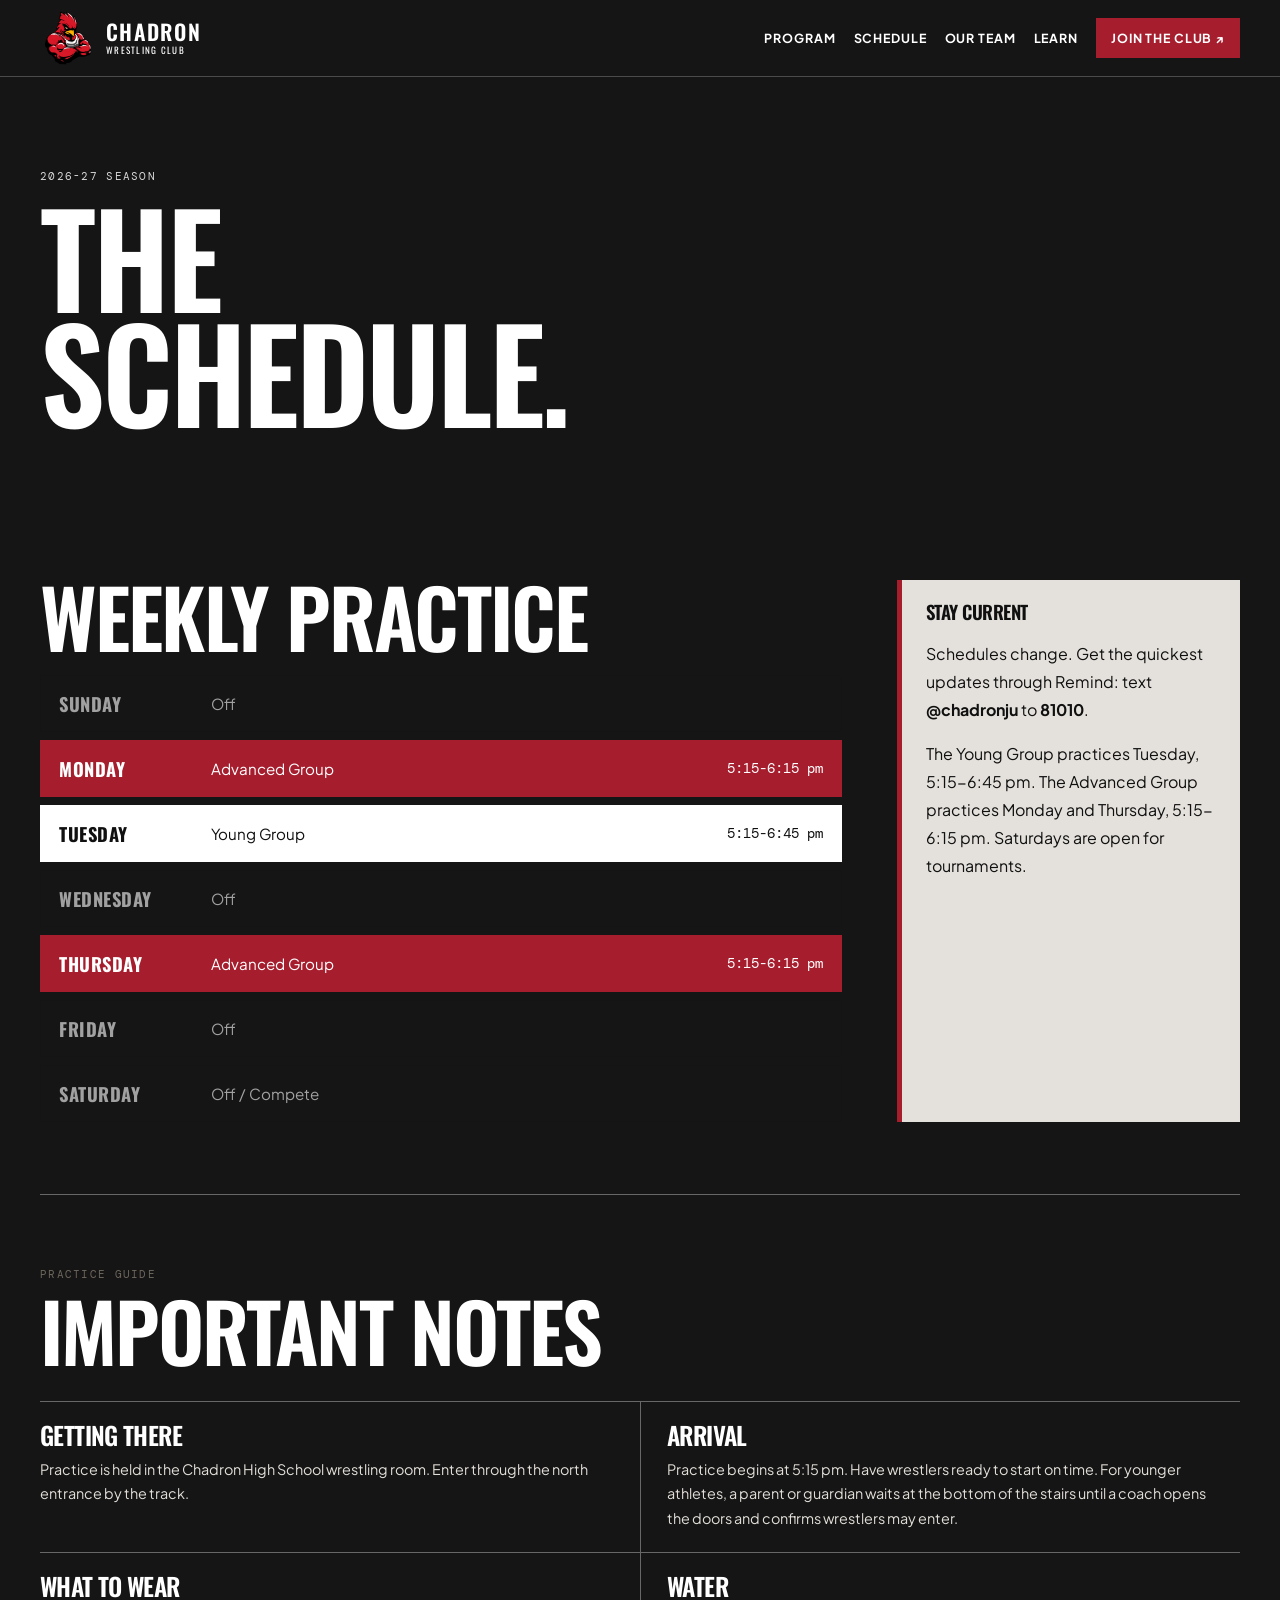
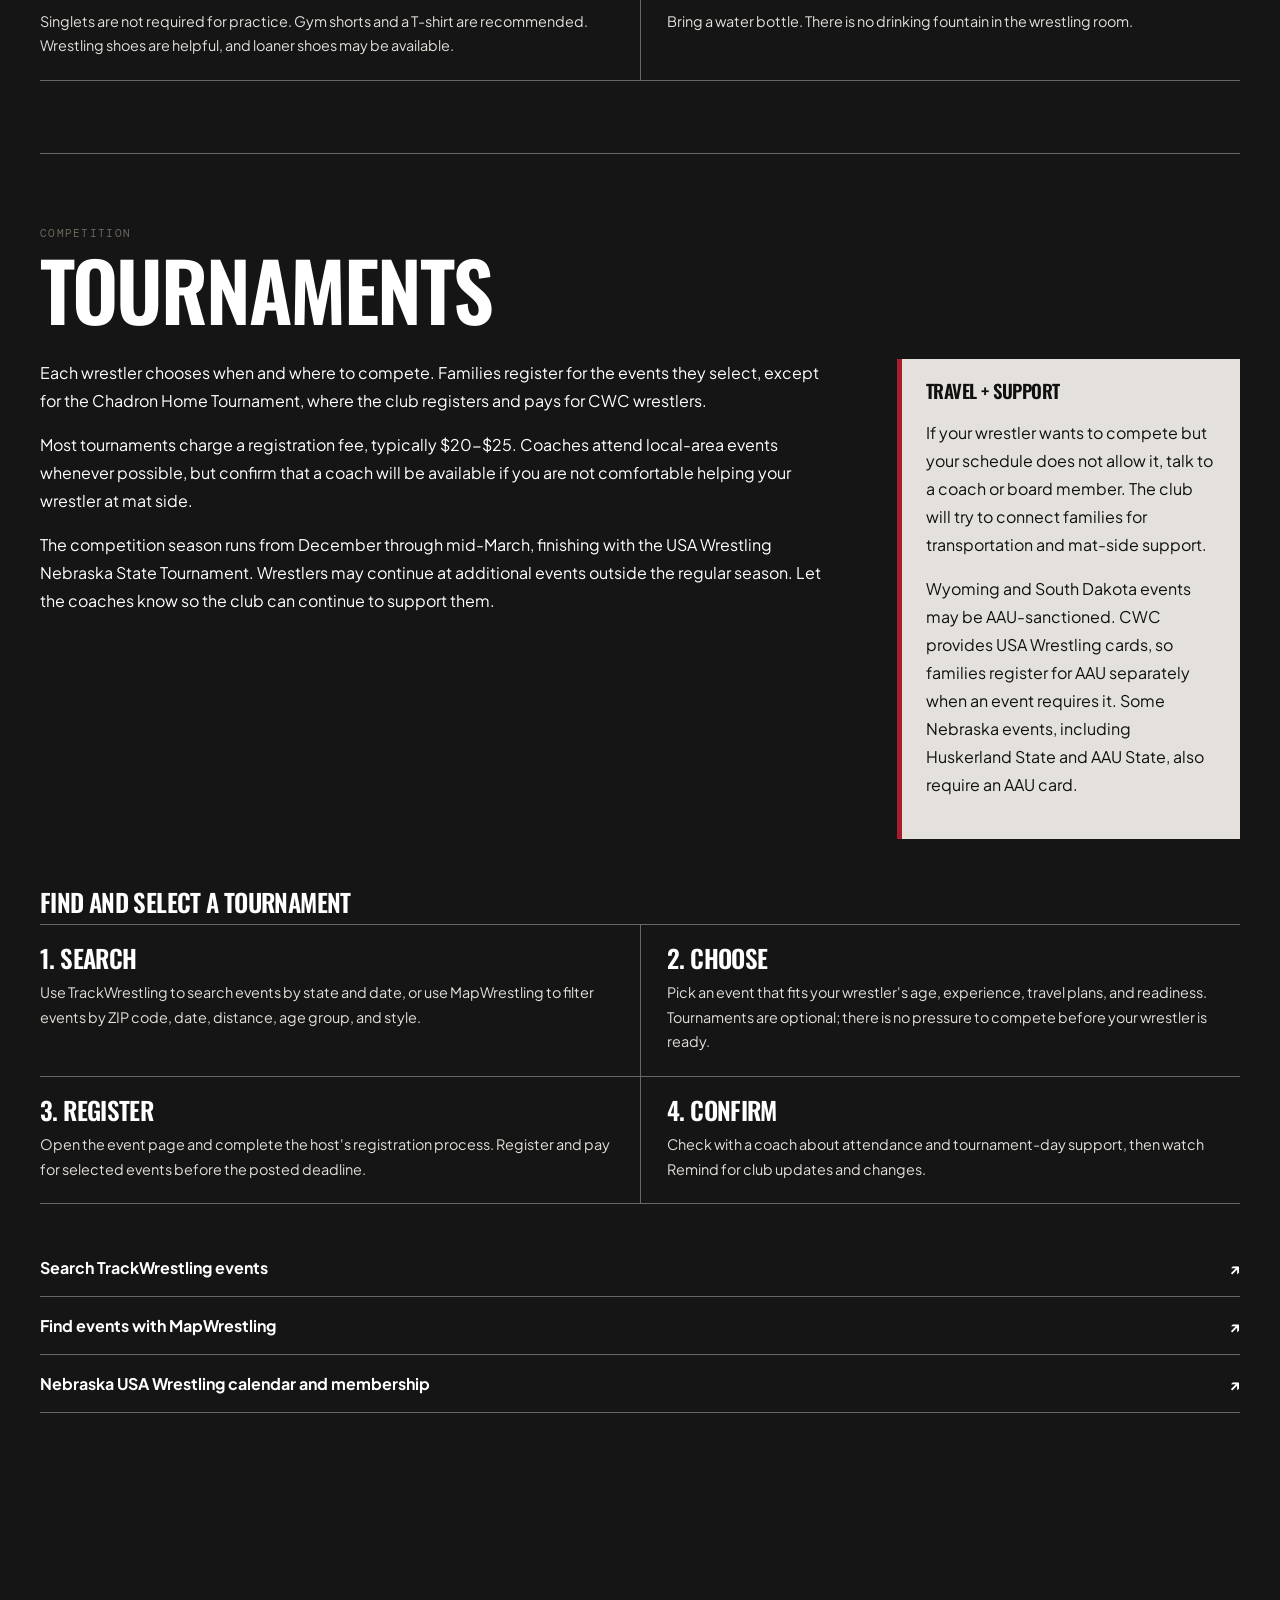
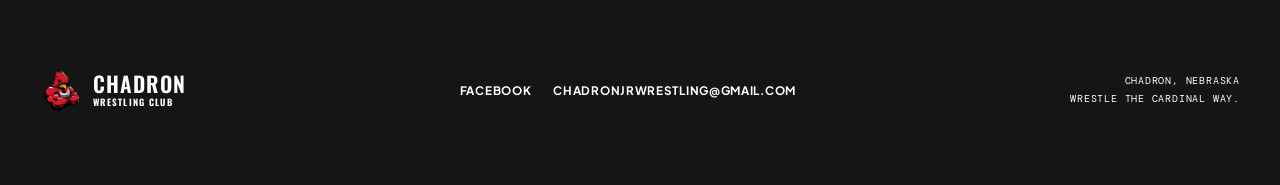
==== commit b6d9b7c1: "Add files via upload" ====
--- a/calendar.html
+++ b/calendar.html
@@ -1,2 +1,2 @@
-<!doctype html><html lang="en"><head><meta charset="utf-8"><link rel="icon" href="favicon.ico?v=2"><meta name="viewport" content="width=device-width,initial-scale=1"><title>Schedule | Chadron Wrestling Club</title><link rel="preconnect" href="https://fonts.googleapis.com"><link rel="preconnect" href="https://fonts.gstatic.com" crossorigin><link href="https://fonts.googleapis.com/css2?family=DM+Mono:wght@400;500&family=Oswald:wght@400;500;600;700&family=Plus+Jakarta+Sans:wght@400;500;600;700&display=swap" rel="stylesheet"><link rel="stylesheet" href="styles.css"><link rel="stylesheet" href="overrides.css"><link rel="stylesheet" href="info.css"></head><body class="subpage-header"><header class="site-header"><nav class="nav"><a class="brand" href="index.html"><img src="assets/images/cardinal-icon.png" alt=""><span><b>CHADRON</b><small>WRESTLING CLUB</small></span></a><button class="nav-toggle" type="button" aria-expanded="false" aria-controls="nav-links"><span></span><span></span><span></span></button><div class="nav-links" id="nav-links"><a href="index.html#program">Program</a><a href="calendar.html">Schedule</a><a href="index.html#team">Our Team</a><a href="learn.html">Learn</a><a class="nav-cta" href="join.html">Join the Club &#8599;</a></div></nav></header><main><section class="page-hero"><div class="page-width"><p class="section-tag">2025-26 SEASON</p><h1>THE<br>SCHEDULE.</h1></div></section><section class="content-page page-width"><section class="detail-section"><div class="content-grid"><div><h2>PRACTICE CALENDAR</h2><img class="calendar-image" src="assets/images/2026-practice-schedule.png" alt="November through February practice calendar. Group 1 practices are green, Group 2 practices are blue, and holiday breaks have red outlines."><div class="calendar-key"><span class="g1">Group 1 practice</span><span class="g2">Group 2 practice</span><span class="break">Holiday break</span></div></div><aside class="notice"><h3>STAY CURRENT</h3><p>Schedules change. Get the quickest updates through Remind: text <strong>@chadronju</strong> to <strong>81010</strong>.</p><p>Group 1 meets Monday. Group 2 meets Tuesday and Thursday. All practices are 5:15-6:15 pm.</p></aside></div></section><section class="detail-section"><p class="section-tag">PRACTICE GUIDE</p><h2>IMPORTANT NOTES</h2><div class="info-grid"><article><h3>GETTING THERE</h3><p>Practice is held in the Chadron High School wrestling room. Enter through the north entrance by the track.</p></article><article><h3>ARRIVAL</h3><p>Practice begins at 5:15 pm. Have wrestlers ready to start on time. For younger athletes, a parent or guardian waits at the bottom of the stairs until a coach opens the doors and confirms wrestlers may enter.</p></article><article><h3>WHAT TO WEAR</h3><p>Singlets are not required for practice. Gym shorts and a T-shirt are recommended. Wrestling shoes are helpful, and loaner shoes may be available.</p></article><article><h3>WATER</h3><p>Bring a water bottle. There is no drinking fountain in the wrestling room.</p></article></div></section><section class="detail-section" id="tournaments"><p class="section-tag">COMPETITION</p><h2>TOURNAMENTS</h2><div class="content-grid"><div><p>Each wrestler chooses when and where to compete. Families register for the events they select, except for the Chadron Home Tournament, where the club registers and pays for CWC wrestlers.</p><p>Most tournaments charge a registration fee, typically $20-$25. Coaches attend local-area events whenever possible, but confirm that a coach will be available if you are not comfortable helping your wrestler at mat side.</p><p>The competition season runs from December through mid-March, finishing with the USA Wrestling Nebraska State Tournament. Wrestlers may continue at additional events outside the regular season. Let the coaches know so the club can continue to support them.</p></div><aside class="notice"><h3>TRAVEL + SUPPORT</h3><p>If your wrestler wants to compete but your schedule does not allow it, talk to a coach or board member. The club will try to connect families for transportation and mat-side support.</p><p>Wyoming and South Dakota events may be AAU-sanctioned. CWC provides USA Wrestling cards, so families register for AAU separately when an event requires it. Some Nebraska events, including Huskerland State and AAU State, also require an AAU card.</p></aside></div><h3 class="finder-title">FIND AND SELECT A TOURNAMENT</h3><div class="info-grid"><article><h3>1. SEARCH</h3><p>Use TrackWrestling to search events by state and date, or use MapWrestling to filter events by ZIP code, date, distance, age group, and style.</p></article><article><h3>2. CHOOSE</h3><p>Pick an event that fits your wrestler's age, experience, travel plans, and readiness. Tournaments are optional; there is no pressure to compete before your wrestler is ready.</p></article><article><h3>3. REGISTER</h3><p>Open the event page and complete the host's registration process. Register and pay for selected events before the posted deadline.</p></article><article><h3>4. CONFIRM</h3><p>Check with a coach about attendance and tournament-day support, then watch Remind for club updates and changes.</p></article></div><div class="resource-list tournament-links"><a href="https://www.trackwrestling.com/Login.jsp">Search TrackWrestling events <span>&#8599;</span></a><a href="https://mapwrestling.com/main">Find events with MapWrestling <span>&#8599;</span></a><a href="https://www.nebraskausawrestling.org/">Nebraska USA Wrestling calendar and membership <span>&#8599;</span></a></div></section></section></main><footer class="site-footer page-width"><a class="brand footer-brand" href="index.html"><img src="assets/images/cardinal-icon.png" alt=""><span><b>CHADRON</b><small>WRESTLING CLUB</small></span></a><div><a href="https://www.facebook.com/chadronjuniorwrestling">Facebook</a><a href="mailto:chadronjrwrestling@gmail.com">chadronjrwrestling@gmail.com</a></div><p>CHADRON, NEBRASKA<br>WRESTLE THE CARDINAL WAY.</p></footer><script src="script.js"></script></body></html>
+<!doctype html><html lang="en"><head><meta charset="utf-8"><link rel="icon" href="favicon.ico?v=2"><meta name="viewport" content="width=device-width,initial-scale=1"><title>Schedule | Chadron Wrestling Club</title><link rel="preconnect" href="https://fonts.googleapis.com"><link rel="preconnect" href="https://fonts.gstatic.com" crossorigin><link href="https://fonts.googleapis.com/css2?family=DM+Mono:wght@400;500&family=Oswald:wght@400;500;600;700&family=Plus+Jakarta+Sans:wght@400;500;600;700&display=swap" rel="stylesheet"><link rel="stylesheet" href="styles.css"><link rel="stylesheet" href="overrides.css"><link rel="stylesheet" href="info.css"><style>.week-schedule{display:grid;gap:8px;margin-top:6px}.week-schedule .day{display:grid;grid-template-columns:140px 1fr auto;align-items:center;gap:12px;padding:14px 18px;border:1px solid var(--line);font-size:.95rem}.week-schedule b{font-family:var(--display);font-size:1.15rem;letter-spacing:.03em;text-transform:uppercase}.week-schedule em{font-style:normal;font-family:var(--mono);font-size:.85rem;white-space:nowrap}.week-schedule .adv{background:var(--red);border-color:var(--red);color:#fff}.week-schedule .young{background:#fff;border-color:#fff;color:#101010}.week-schedule .off{opacity:.6}@media (max-width:520px){.week-schedule .day{grid-template-columns:1fr auto}.week-schedule em{grid-column:1/-1}}</style></head><body class="subpage-header"><header class="site-header"><nav class="nav"><a class="brand" href="index.html"><img src="assets/images/cardinal-icon.png" alt=""><span><b>CHADRON</b><small>WRESTLING CLUB</small></span></a><button class="nav-toggle" type="button" aria-expanded="false" aria-controls="nav-links"><span></span><span></span><span></span></button><div class="nav-links" id="nav-links"><a href="index.html#program">Program</a><a href="calendar.html">Schedule</a><a href="index.html#team">Our Team</a><a href="learn.html">Learn</a><a class="nav-cta" href="join.html">Join the Club &#8599;</a></div></nav></header><main><section class="page-hero"><div class="page-width"><p class="section-tag">2026-27 SEASON</p><h1>THE<br>SCHEDULE.</h1></div></section><section class="content-page page-width"><section class="detail-section"><div class="content-grid"><div><h2>WEEKLY PRACTICE</h2><div class="week-schedule"><div class="day off"><b>Sunday</b><span>Off</span></div><div class="day adv"><b>Monday</b><span>Advanced Group</span><em>5:15-6:15 pm</em></div><div class="day young"><b>Tuesday</b><span>Young Group</span><em>5:15-6:45 pm</em></div><div class="day off"><b>Wednesday</b><span>Off</span></div><div class="day adv"><b>Thursday</b><span>Advanced Group</span><em>5:15-6:15 pm</em></div><div class="day off"><b>Friday</b><span>Off</span></div><div class="day off"><b>Saturday</b><span>Off / Compete</span></div></div></div><aside class="notice"><h3>STAY CURRENT</h3><p>Schedules change. Get the quickest updates through Remind: text <strong>@chadronju</strong> to <strong>81010</strong>.</p><p>The Young Group practices Tuesday, 5:15-6:45 pm. The Advanced Group practices Monday and Thursday, 5:15-6:15 pm. Saturdays are open for tournaments.</p></aside></div></section><section class="detail-section"><p class="section-tag">PRACTICE GUIDE</p><h2>IMPORTANT NOTES</h2><div class="info-grid"><article><h3>GETTING THERE</h3><p>Practice is held in the Chadron High School wrestling room. Enter through the north entrance by the track.</p></article><article><h3>ARRIVAL</h3><p>Practice begins at 5:15 pm. Have wrestlers ready to start on time. For younger athletes, a parent or guardian waits at the bottom of the stairs until a coach opens the doors and confirms wrestlers may enter.</p></article><article><h3>WHAT TO WEAR</h3><p>Singlets are not required for practice. Gym shorts and a T-shirt are recommended. Wrestling shoes are helpful, and loaner shoes may be available.</p></article><article><h3>WATER</h3><p>Bring a water bottle. There is no drinking fountain in the wrestling room.</p></article></div></section><section class="detail-section" id="tournaments"><p class="section-tag">COMPETITION</p><h2>TOURNAMENTS</h2><div class="content-grid"><div><p>Each wrestler chooses when and where to compete. Families register for the events they select, except for the Chadron Home Tournament, where the club registers and pays for CWC wrestlers.</p><p>Most tournaments charge a registration fee, typically $20-$25. Coaches attend local-area events whenever possible, but confirm that a coach will be available if you are not comfortable helping your wrestler at mat side.</p><p>The competition season runs from December through mid-March, finishing with the USA Wrestling Nebraska State Tournament. Wrestlers may continue at additional events outside the regular season. Let the coaches know so the club can continue to support them.</p></div><aside class="notice"><h3>TRAVEL + SUPPORT</h3><p>If your wrestler wants to compete but your schedule does not allow it, talk to a coach or board member. The club will try to connect families for transportation and mat-side support.</p><p>Wyoming and South Dakota events may be AAU-sanctioned. CWC provides USA Wrestling cards, so families register for AAU separately when an event requires it. Some Nebraska events, including Huskerland State and AAU State, also require an AAU card.</p></aside></div><h3 class="finder-title">FIND AND SELECT A TOURNAMENT</h3><div class="info-grid"><article><h3>1. SEARCH</h3><p>Use TrackWrestling to search events by state and date, or use MapWrestling to filter events by ZIP code, date, distance, age group, and style.</p></article><article><h3>2. CHOOSE</h3><p>Pick an event that fits your wrestler's age, experience, travel plans, and readiness. Tournaments are optional; there is no pressure to compete before your wrestler is ready.</p></article><article><h3>3. REGISTER</h3><p>Open the event page and complete the host's registration process. Register and pay for selected events before the posted deadline.</p></article><article><h3>4. CONFIRM</h3><p>Check with a coach about attendance and tournament-day support, then watch Remind for club updates and changes.</p></article></div><div class="resource-list tournament-links"><a href="https://www.trackwrestling.com/Login.jsp">Search TrackWrestling events <span>&#8599;</span></a><a href="https://mapwrestling.com/main">Find events with MapWrestling <span>&#8599;</span></a><a href="https://www.nebraskausawrestling.org/">Nebraska USA Wrestling calendar and membership <span>&#8599;</span></a></div></section></section></main><footer class="site-footer page-width"><a class="brand footer-brand" href="index.html"><img src="assets/images/cardinal-icon.png" alt=""><span><b>CHADRON</b><small>WRESTLING CLUB</small></span></a><div><a href="https://www.facebook.com/chadronjuniorwrestling">Facebook</a><a href="mailto:chadronjrwrestling@gmail.com">chadronjrwrestling@gmail.com</a></div><p>CHADRON, NEBRASKA<br>WRESTLE THE CARDINAL WAY.</p></footer><script src="script.js"></script></body></html>
 
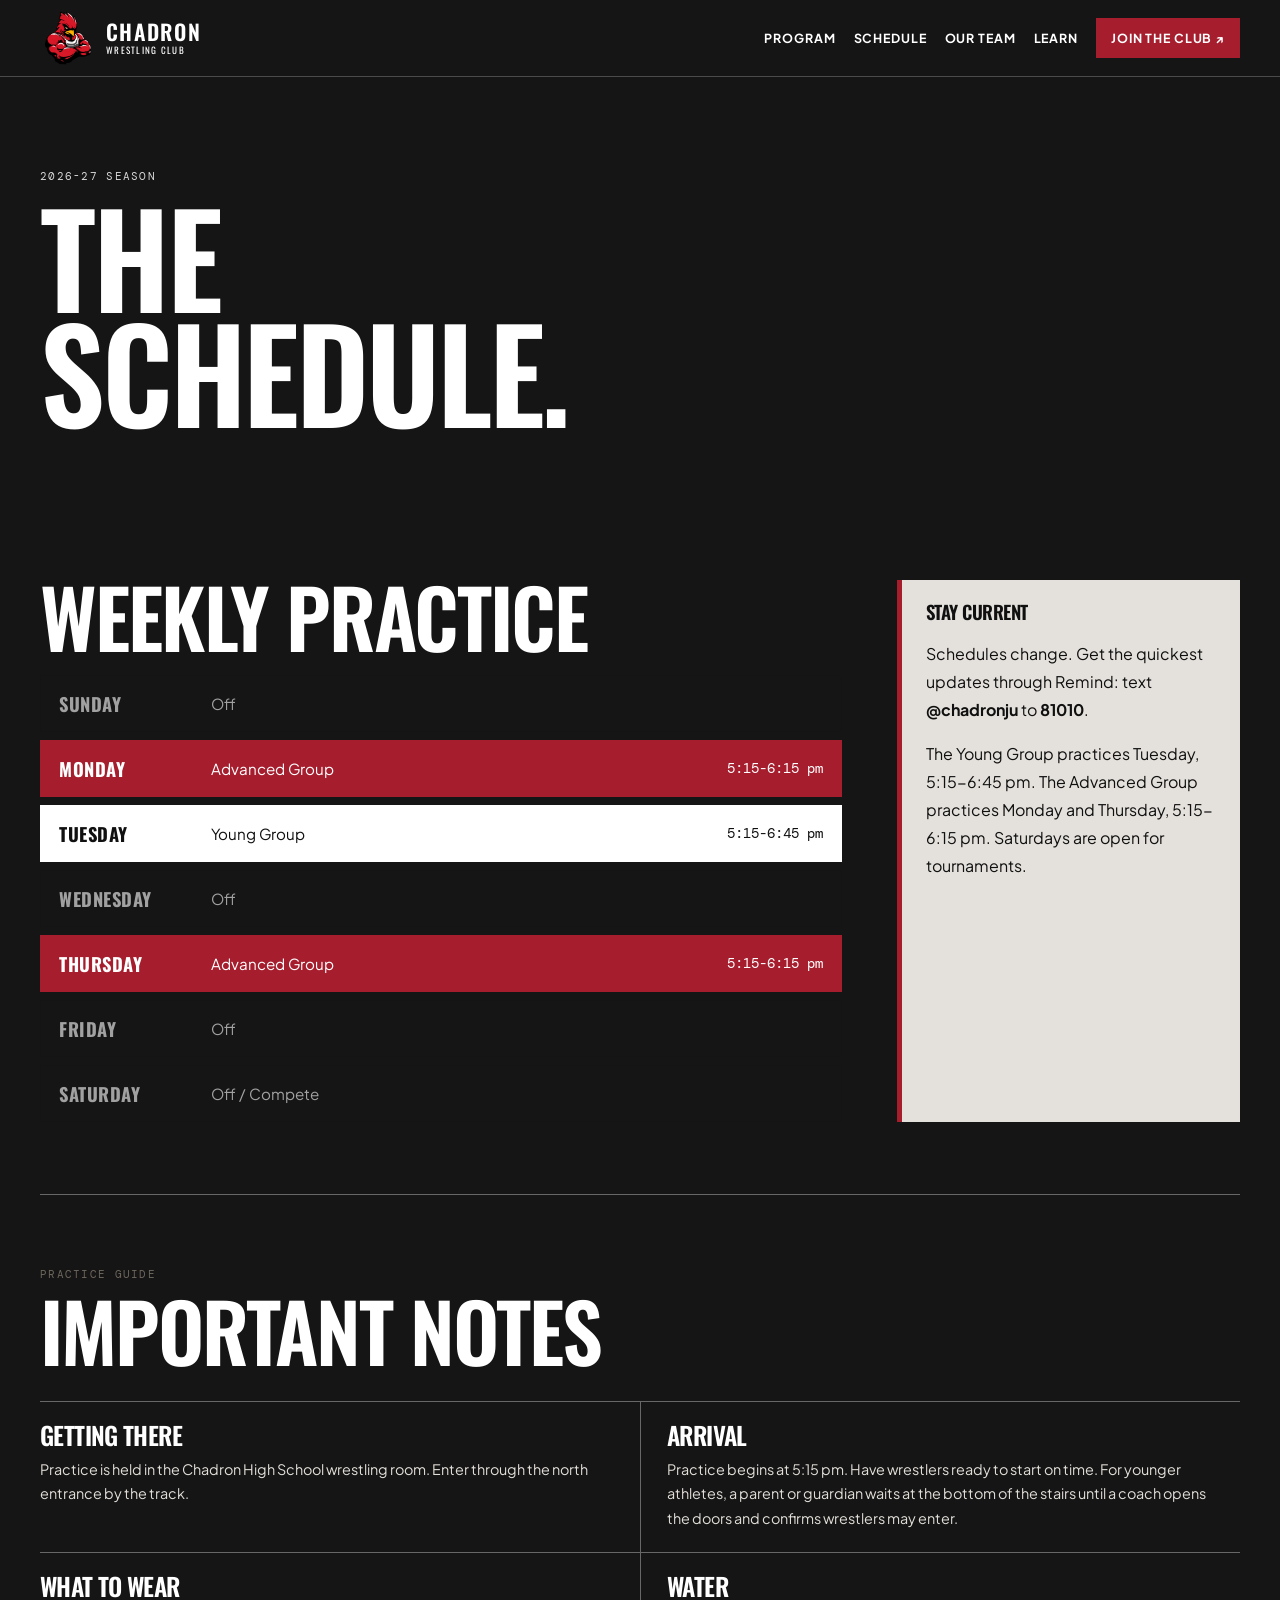
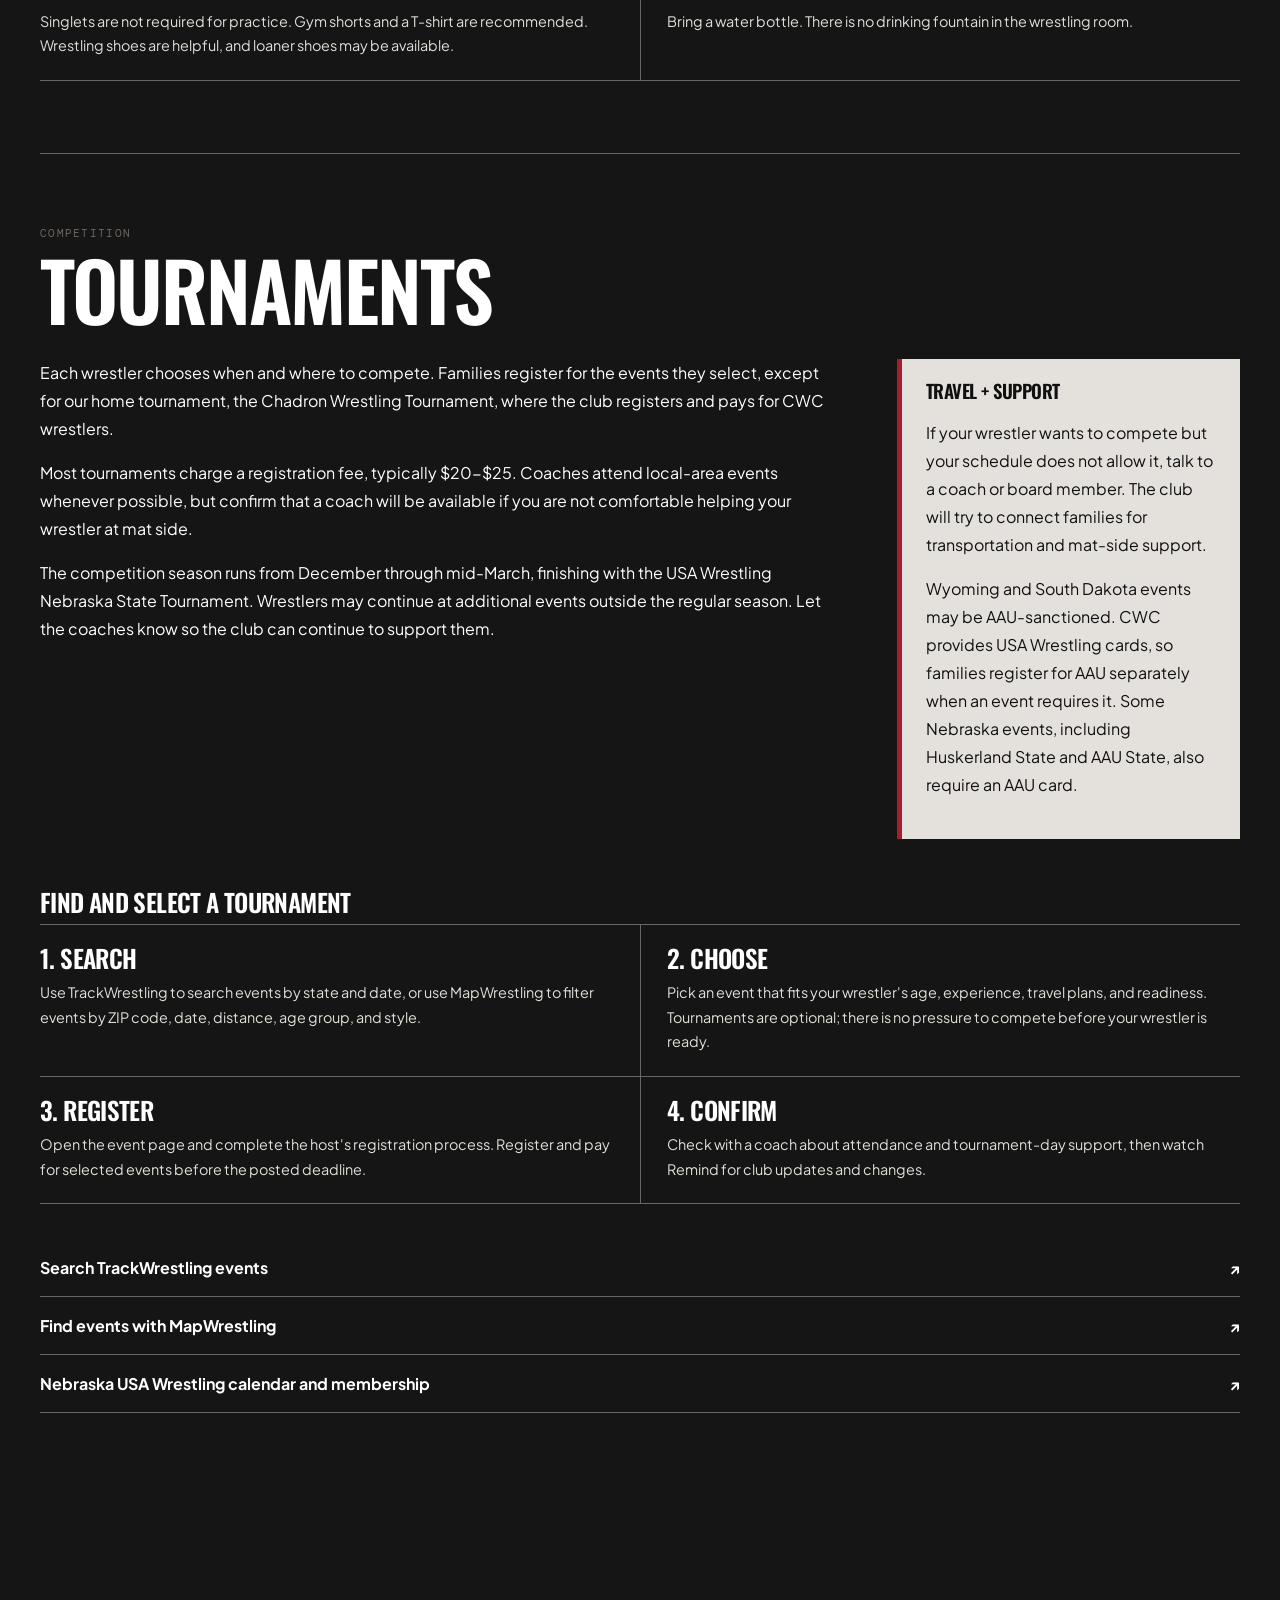
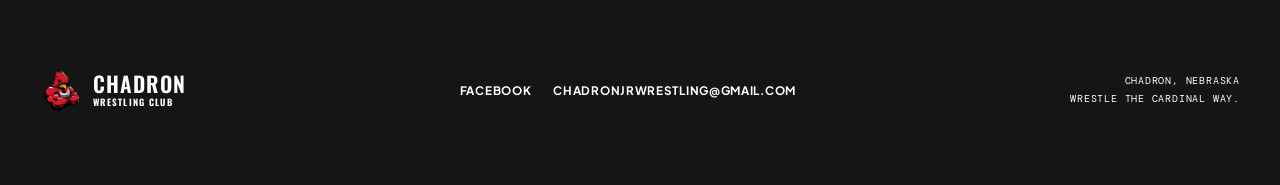
==== commit 3d969c06: "Add files via upload" ====
--- a/calendar.html
+++ b/calendar.html
@@ -1,2 +1,12 @@
-<!doctype html><html lang="en"><head><meta charset="utf-8"><link rel="icon" href="favicon.ico?v=2"><meta name="viewport" content="width=device-width,initial-scale=1"><title>Schedule | Chadron Wrestling Club</title><link rel="preconnect" href="https://fonts.googleapis.com"><link rel="preconnect" href="https://fonts.gstatic.com" crossorigin><link href="https://fonts.googleapis.com/css2?family=DM+Mono:wght@400;500&family=Oswald:wght@400;500;600;700&family=Plus+Jakarta+Sans:wght@400;500;600;700&display=swap" rel="stylesheet"><link rel="stylesheet" href="styles.css"><link rel="stylesheet" href="overrides.css"><link rel="stylesheet" href="info.css"><style>.week-schedule{display:grid;gap:8px;margin-top:6px}.week-schedule .day{display:grid;grid-template-columns:140px 1fr auto;align-items:center;gap:12px;padding:14px 18px;border:1px solid var(--line);font-size:.95rem}.week-schedule b{font-family:var(--display);font-size:1.15rem;letter-spacing:.03em;text-transform:uppercase}.week-schedule em{font-style:normal;font-family:var(--mono);font-size:.85rem;white-space:nowrap}.week-schedule .adv{background:var(--red);border-color:var(--red);color:#fff}.week-schedule .young{background:#fff;border-color:#fff;color:#101010}.week-schedule .off{opacity:.6}@media (max-width:520px){.week-schedule .day{grid-template-columns:1fr auto}.week-schedule em{grid-column:1/-1}}</style></head><body class="subpage-header"><header class="site-header"><nav class="nav"><a class="brand" href="index.html"><img src="assets/images/cardinal-icon.png" alt=""><span><b>CHADRON</b><small>WRESTLING CLUB</small></span></a><button class="nav-toggle" type="button" aria-expanded="false" aria-controls="nav-links"><span></span><span></span><span></span></button><div class="nav-links" id="nav-links"><a href="index.html#program">Program</a><a href="calendar.html">Schedule</a><a href="index.html#team">Our Team</a><a href="learn.html">Learn</a><a class="nav-cta" href="join.html">Join the Club &#8599;</a></div></nav></header><main><section class="page-hero"><div class="page-width"><p class="section-tag">2026-27 SEASON</p><h1>THE<br>SCHEDULE.</h1></div></section><section class="content-page page-width"><section class="detail-section"><div class="content-grid"><div><h2>WEEKLY PRACTICE</h2><div class="week-schedule"><div class="day off"><b>Sunday</b><span>Off</span></div><div class="day adv"><b>Monday</b><span>Advanced Group</span><em>5:15-6:15 pm</em></div><div class="day young"><b>Tuesday</b><span>Young Group</span><em>5:15-6:45 pm</em></div><div class="day off"><b>Wednesday</b><span>Off</span></div><div class="day adv"><b>Thursday</b><span>Advanced Group</span><em>5:15-6:15 pm</em></div><div class="day off"><b>Friday</b><span>Off</span></div><div class="day off"><b>Saturday</b><span>Off / Compete</span></div></div></div><aside class="notice"><h3>STAY CURRENT</h3><p>Schedules change. Get the quickest updates through Remind: text <strong>@chadronju</strong> to <strong>81010</strong>.</p><p>The Young Group practices Tuesday, 5:15-6:45 pm. The Advanced Group practices Monday and Thursday, 5:15-6:15 pm. Saturdays are open for tournaments.</p></aside></div></section><section class="detail-section"><p class="section-tag">PRACTICE GUIDE</p><h2>IMPORTANT NOTES</h2><div class="info-grid"><article><h3>GETTING THERE</h3><p>Practice is held in the Chadron High School wrestling room. Enter through the north entrance by the track.</p></article><article><h3>ARRIVAL</h3><p>Practice begins at 5:15 pm. Have wrestlers ready to start on time. For younger athletes, a parent or guardian waits at the bottom of the stairs until a coach opens the doors and confirms wrestlers may enter.</p></article><article><h3>WHAT TO WEAR</h3><p>Singlets are not required for practice. Gym shorts and a T-shirt are recommended. Wrestling shoes are helpful, and loaner shoes may be available.</p></article><article><h3>WATER</h3><p>Bring a water bottle. There is no drinking fountain in the wrestling room.</p></article></div></section><section class="detail-section" id="tournaments"><p class="section-tag">COMPETITION</p><h2>TOURNAMENTS</h2><div class="content-grid"><div><p>Each wrestler chooses when and where to compete. Families register for the events they select, except for the Chadron Home Tournament, where the club registers and pays for CWC wrestlers.</p><p>Most tournaments charge a registration fee, typically $20-$25. Coaches attend local-area events whenever possible, but confirm that a coach will be available if you are not comfortable helping your wrestler at mat side.</p><p>The competition season runs from December through mid-March, finishing with the USA Wrestling Nebraska State Tournament. Wrestlers may continue at additional events outside the regular season. Let the coaches know so the club can continue to support them.</p></div><aside class="notice"><h3>TRAVEL + SUPPORT</h3><p>If your wrestler wants to compete but your schedule does not allow it, talk to a coach or board member. The club will try to connect families for transportation and mat-side support.</p><p>Wyoming and South Dakota events may be AAU-sanctioned. CWC provides USA Wrestling cards, so families register for AAU separately when an event requires it. Some Nebraska events, including Huskerland State and AAU State, also require an AAU card.</p></aside></div><h3 class="finder-title">FIND AND SELECT A TOURNAMENT</h3><div class="info-grid"><article><h3>1. SEARCH</h3><p>Use TrackWrestling to search events by state and date, or use MapWrestling to filter events by ZIP code, date, distance, age group, and style.</p></article><article><h3>2. CHOOSE</h3><p>Pick an event that fits your wrestler's age, experience, travel plans, and readiness. Tournaments are optional; there is no pressure to compete before your wrestler is ready.</p></article><article><h3>3. REGISTER</h3><p>Open the event page and complete the host's registration process. Register and pay for selected events before the posted deadline.</p></article><article><h3>4. CONFIRM</h3><p>Check with a coach about attendance and tournament-day support, then watch Remind for club updates and changes.</p></article></div><div class="resource-list tournament-links"><a href="https://www.trackwrestling.com/Login.jsp">Search TrackWrestling events <span>&#8599;</span></a><a href="https://mapwrestling.com/main">Find events with MapWrestling <span>&#8599;</span></a><a href="https://www.nebraskausawrestling.org/">Nebraska USA Wrestling calendar and membership <span>&#8599;</span></a></div></section></section></main><footer class="site-footer page-width"><a class="brand footer-brand" href="index.html"><img src="assets/images/cardinal-icon.png" alt=""><span><b>CHADRON</b><small>WRESTLING CLUB</small></span></a><div><a href="https://www.facebook.com/chadronjuniorwrestling">Facebook</a><a href="mailto:chadronjrwrestling@gmail.com">chadronjrwrestling@gmail.com</a></div><p>CHADRON, NEBRASKA<br>WRESTLE THE CARDINAL WAY.</p></footer><script src="script.js"></script></body></html>
+<!doctype html><html lang="en"><head>
+<!-- Google tag (gtag.js) -->
+<script async src="https://www.googletagmanager.com/gtag/js?id=G-H6E3FDZM1X"></script>
+<script>
+  window.dataLayer = window.dataLayer || [];
+  function gtag(){dataLayer.push(arguments);}
+  gtag('js', new Date());
 
+  gtag('config', 'G-H6E3FDZM1X');
+</script>
+<meta charset="utf-8"><link rel="icon" href="favicon.ico?v=2"><meta name="viewport" content="width=device-width,initial-scale=1"><title>Schedule | Chadron Wrestling Club</title><link rel="preconnect" href="https://fonts.googleapis.com"><link rel="preconnect" href="https://fonts.gstatic.com" crossorigin><link href="https://fonts.googleapis.com/css2?family=DM+Mono:wght@400;500&family=Oswald:wght@400;500;600;700&family=Plus+Jakarta+Sans:wght@400;500;600;700&display=swap" rel="stylesheet"><link rel="stylesheet" href="styles.css"><link rel="stylesheet" href="overrides.css"><link rel="stylesheet" href="info.css"><style>.week-schedule{display:grid;gap:8px;margin-top:6px}.week-schedule .day{display:grid;grid-template-columns:140px 1fr auto;align-items:center;gap:12px;padding:14px 18px;border:1px solid var(--line);font-size:.95rem}.week-schedule b{font-family:var(--display);font-size:1.15rem;letter-spacing:.03em;text-transform:uppercase}.week-schedule em{font-style:normal;font-family:var(--mono);font-size:.85rem;white-space:nowrap}.week-schedule .adv{background:var(--red);border-color:var(--red);color:#fff}.week-schedule .young{background:#fff;border-color:#fff;color:#101010}.week-schedule .off{opacity:.6}@media (max-width:520px){.week-schedule .day{grid-template-columns:1fr auto}.week-schedule em{grid-column:1/-1}}</style></head><body class="subpage-header"><header class="site-header"><nav class="nav"><a class="brand" href="index.html"><img src="assets/images/cardinal-icon.png" alt=""><span><b>CHADRON</b><small>WRESTLING CLUB</small></span></a><button class="nav-toggle" type="button" aria-expanded="false" aria-controls="nav-links"><span></span><span></span><span></span></button><div class="nav-links" id="nav-links"><a href="index.html#program">Program</a><a href="calendar.html">Schedule</a><a href="index.html#team">Our Team</a><a href="learn.html">Learn</a><a class="nav-cta" href="join.html">Join the Club &#8599;</a></div></nav></header><main><section class="page-hero"><div class="page-width"><p class="section-tag">2026-27 SEASON</p><h1>THE<br>SCHEDULE.</h1></div></section><section class="content-page page-width"><section class="detail-section"><div class="content-grid"><div><h2>WEEKLY PRACTICE</h2><div class="week-schedule"><div class="day off"><b>Sunday</b><span>Off</span></div><div class="day adv"><b>Monday</b><span>Advanced Group</span><em>5:15-6:15 pm</em></div><div class="day young"><b>Tuesday</b><span>Young Group</span><em>5:15-6:45 pm</em></div><div class="day off"><b>Wednesday</b><span>Off</span></div><div class="day adv"><b>Thursday</b><span>Advanced Group</span><em>5:15-6:15 pm</em></div><div class="day off"><b>Friday</b><span>Off</span></div><div class="day off"><b>Saturday</b><span>Off / Compete</span></div></div></div><aside class="notice"><h3>STAY CURRENT</h3><p>Schedules change. Get the quickest updates through Remind: text <strong>@chadronju</strong> to <strong>81010</strong>.</p><p>The Young Group practices Tuesday, 5:15-6:45 pm. The Advanced Group practices Monday and Thursday, 5:15-6:15 pm. Saturdays are open for tournaments.</p></aside></div></section><section class="detail-section"><p class="section-tag">PRACTICE GUIDE</p><h2>IMPORTANT NOTES</h2><div class="info-grid"><article><h3>GETTING THERE</h3><p>Practice is held in the Chadron High School wrestling room. Enter through the north entrance by the track.</p></article><article><h3>ARRIVAL</h3><p>Practice begins at 5:15 pm. Have wrestlers ready to start on time. For younger athletes, a parent or guardian waits at the bottom of the stairs until a coach opens the doors and confirms wrestlers may enter.</p></article><article><h3>WHAT TO WEAR</h3><p>Singlets are not required for practice. Gym shorts and a T-shirt are recommended. Wrestling shoes are helpful, and loaner shoes may be available.</p></article><article><h3>WATER</h3><p>Bring a water bottle. There is no drinking fountain in the wrestling room.</p></article></div></section><section class="detail-section" id="tournaments"><p class="section-tag">COMPETITION</p><h2>TOURNAMENTS</h2><div class="content-grid"><div><p>Each wrestler chooses when and where to compete. Families register for the events they select, except for our home tournament, the Chadron Wrestling Tournament, where the club registers and pays for CWC wrestlers.</p><p>Most tournaments charge a registration fee, typically $20-$25. Coaches attend local-area events whenever possible, but confirm that a coach will be available if you are not comfortable helping your wrestler at mat side.</p><p>The competition season runs from December through mid-March, finishing with the USA Wrestling Nebraska State Tournament. Wrestlers may continue at additional events outside the regular season. Let the coaches know so the club can continue to support them.</p></div><aside class="notice"><h3>TRAVEL + SUPPORT</h3><p>If your wrestler wants to compete but your schedule does not allow it, talk to a coach or board member. The club will try to connect families for transportation and mat-side support.</p><p>Wyoming and South Dakota events may be AAU-sanctioned. CWC provides USA Wrestling cards, so families register for AAU separately when an event requires it. Some Nebraska events, including Huskerland State and AAU State, also require an AAU card.</p></aside></div><h3 class="finder-title">FIND AND SELECT A TOURNAMENT</h3><div class="info-grid"><article><h3>1. SEARCH</h3><p>Use TrackWrestling to search events by state and date, or use MapWrestling to filter events by ZIP code, date, distance, age group, and style.</p></article><article><h3>2. CHOOSE</h3><p>Pick an event that fits your wrestler's age, experience, travel plans, and readiness. Tournaments are optional; there is no pressure to compete before your wrestler is ready.</p></article><article><h3>3. REGISTER</h3><p>Open the event page and complete the host's registration process. Register and pay for selected events before the posted deadline.</p></article><article><h3>4. CONFIRM</h3><p>Check with a coach about attendance and tournament-day support, then watch Remind for club updates and changes.</p></article></div><div class="resource-list tournament-links"><a href="https://www.trackwrestling.com/Login.jsp">Search TrackWrestling events <span>&#8599;</span></a><a href="https://mapwrestling.com/main">Find events with MapWrestling <span>&#8599;</span></a><a href="https://www.nebraskausawrestling.org/">Nebraska USA Wrestling calendar and membership <span>&#8599;</span></a></div></section></section></main><footer class="site-footer page-width"><a class="brand footer-brand" href="index.html"><img src="assets/images/cardinal-icon.png" alt=""><span><b>CHADRON</b><small>WRESTLING CLUB</small></span></a><div><a href="https://www.facebook.com/chadronjuniorwrestling">Facebook</a><a href="mailto:chadronjrwrestling@gmail.com">chadronjrwrestling@gmail.com</a></div><p>CHADRON, NEBRASKA<br>WRESTLE THE CARDINAL WAY.</p></footer><script src="script.js"></script></body></html>
+
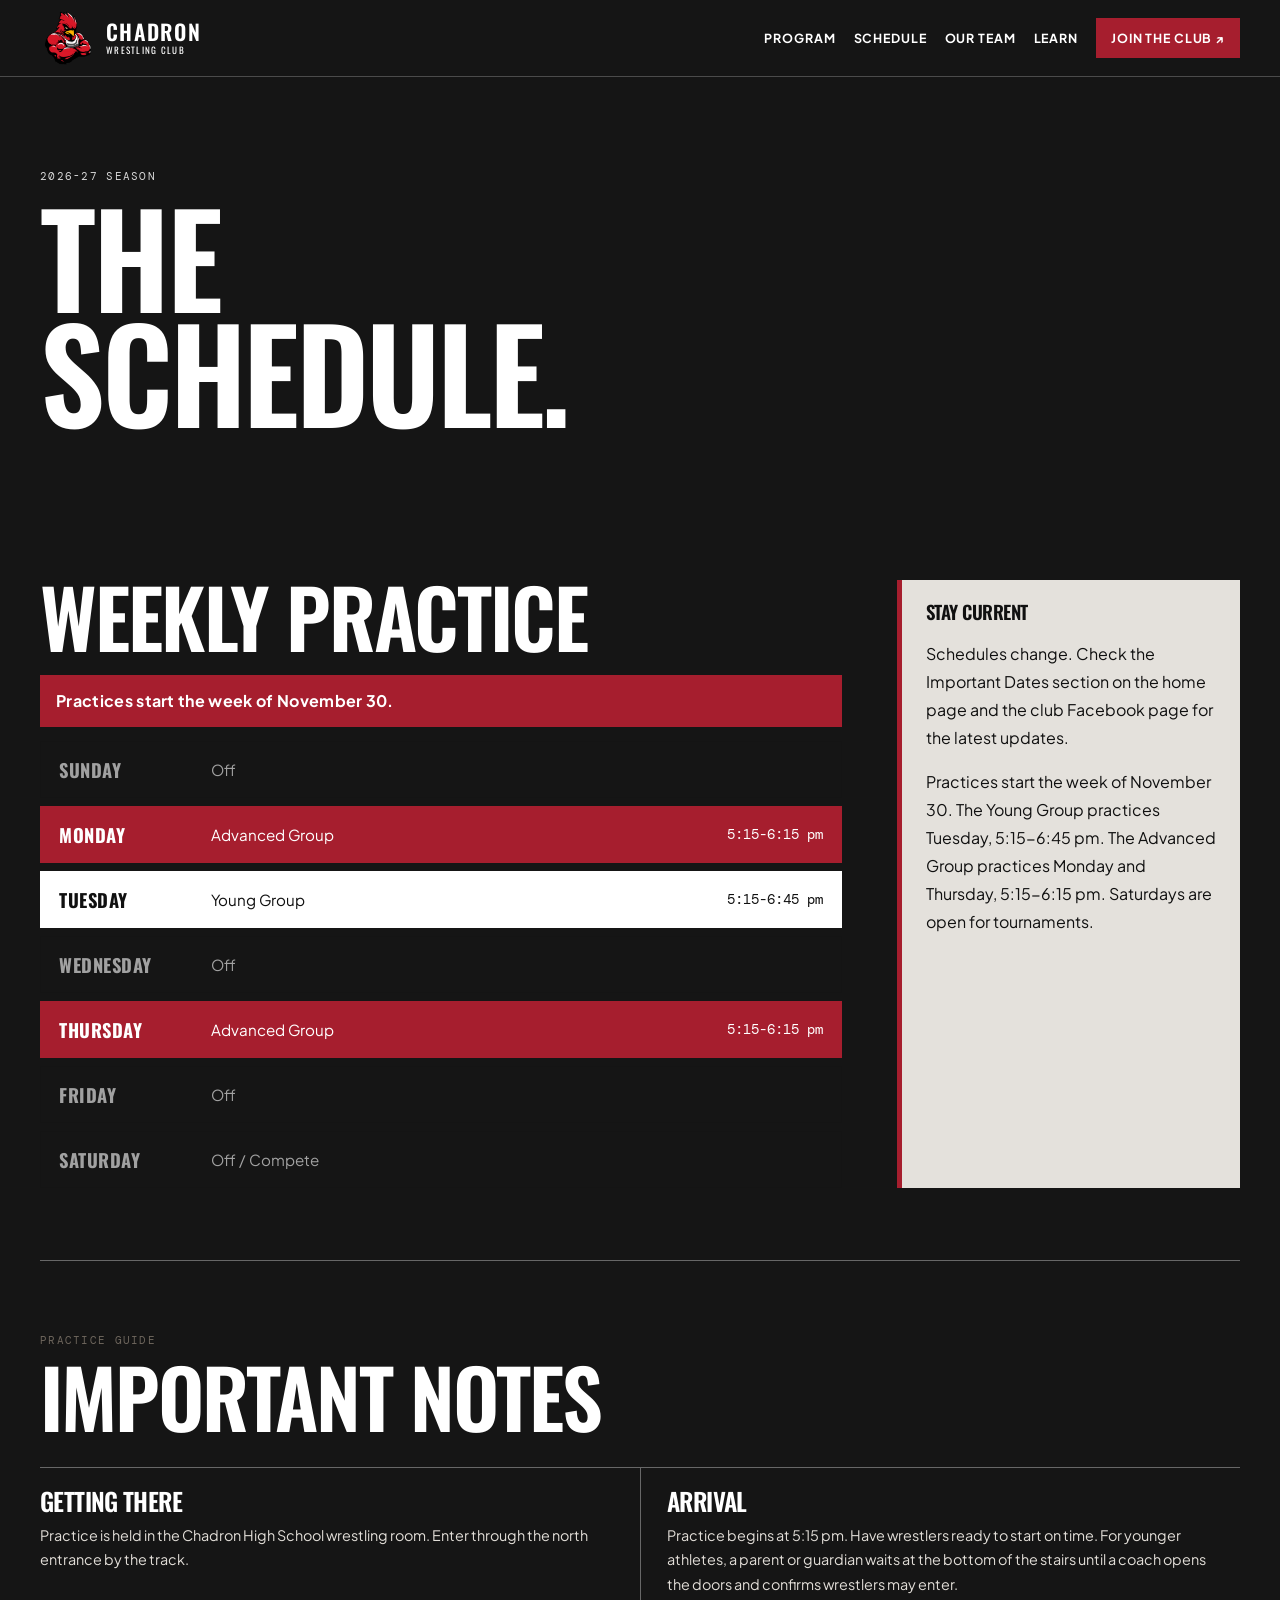
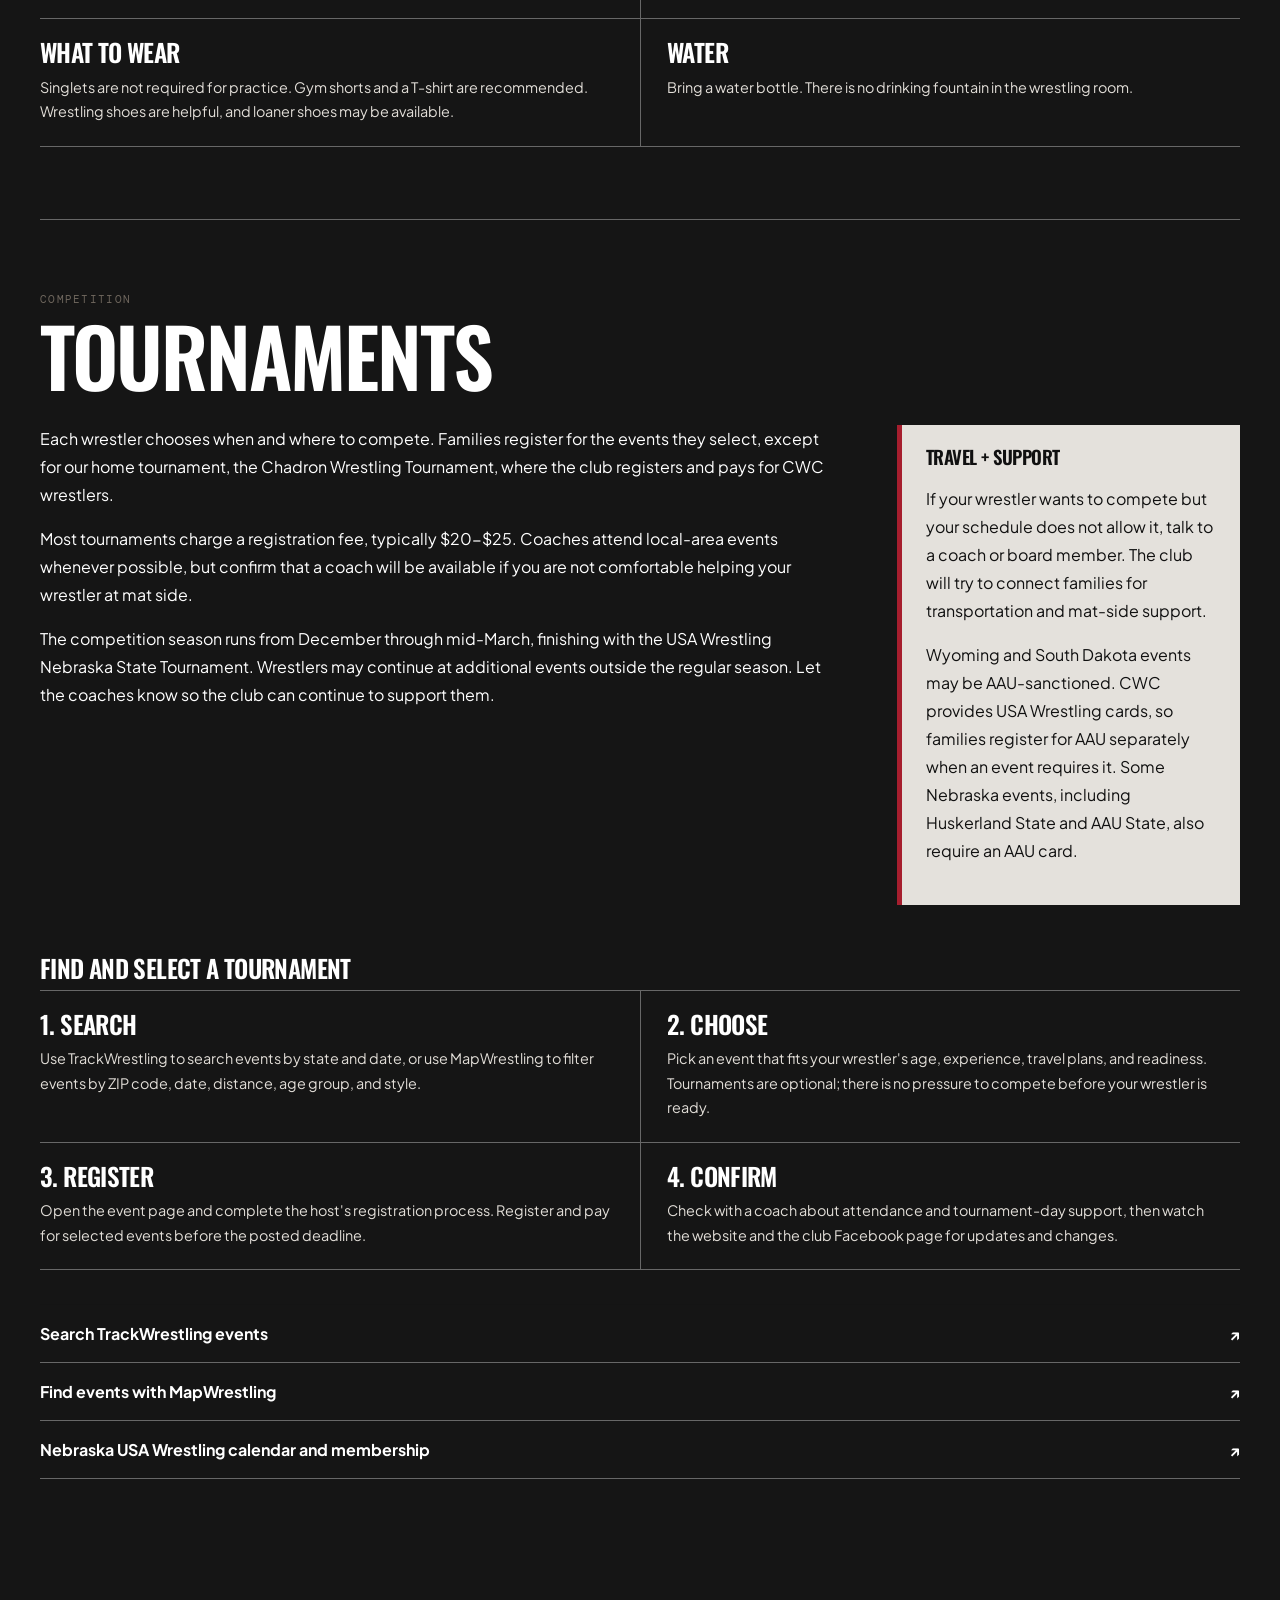
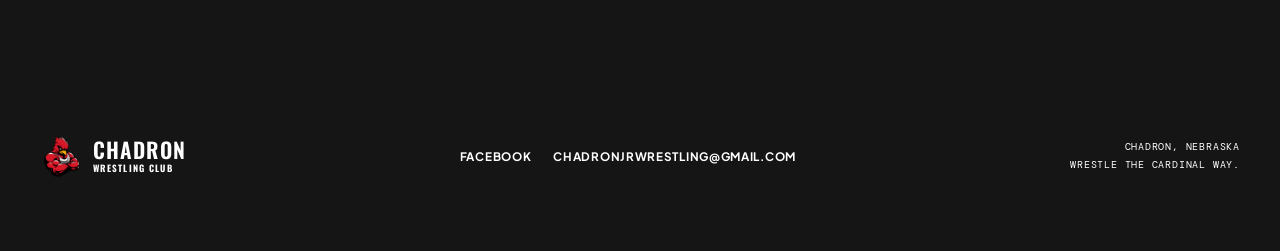
==== commit 87469e27: "Add files via upload" ====
--- a/calendar.html
+++ b/calendar.html
@@ -8,5 +8,5 @@
 
   gtag('config', 'G-H6E3FDZM1X');
 </script>
-<meta charset="utf-8"><link rel="icon" href="favicon.ico?v=2"><meta name="viewport" content="width=device-width,initial-scale=1"><title>Schedule | Chadron Wrestling Club</title><link rel="preconnect" href="https://fonts.googleapis.com"><link rel="preconnect" href="https://fonts.gstatic.com" crossorigin><link href="https://fonts.googleapis.com/css2?family=DM+Mono:wght@400;500&family=Oswald:wght@400;500;600;700&family=Plus+Jakarta+Sans:wght@400;500;600;700&display=swap" rel="stylesheet"><link rel="stylesheet" href="styles.css"><link rel="stylesheet" href="overrides.css"><link rel="stylesheet" href="info.css"><style>.week-schedule{display:grid;gap:8px;margin-top:6px}.week-schedule .day{display:grid;grid-template-columns:140px 1fr auto;align-items:center;gap:12px;padding:14px 18px;border:1px solid var(--line);font-size:.95rem}.week-schedule b{font-family:var(--display);font-size:1.15rem;letter-spacing:.03em;text-transform:uppercase}.week-schedule em{font-style:normal;font-family:var(--mono);font-size:.85rem;white-space:nowrap}.week-schedule .adv{background:var(--red);border-color:var(--red);color:#fff}.week-schedule .young{background:#fff;border-color:#fff;color:#101010}.week-schedule .off{opacity:.6}@media (max-width:520px){.week-schedule .day{grid-template-columns:1fr auto}.week-schedule em{grid-column:1/-1}}</style></head><body class="subpage-header"><header class="site-header"><nav class="nav"><a class="brand" href="index.html"><img src="assets/images/cardinal-icon.png" alt=""><span><b>CHADRON</b><small>WRESTLING CLUB</small></span></a><button class="nav-toggle" type="button" aria-expanded="false" aria-controls="nav-links"><span></span><span></span><span></span></button><div class="nav-links" id="nav-links"><a href="index.html#program">Program</a><a href="calendar.html">Schedule</a><a href="index.html#team">Our Team</a><a href="learn.html">Learn</a><a class="nav-cta" href="join.html">Join the Club &#8599;</a></div></nav></header><main><section class="page-hero"><div class="page-width"><p class="section-tag">2026-27 SEASON</p><h1>THE<br>SCHEDULE.</h1></div></section><section class="content-page page-width"><section class="detail-section"><div class="content-grid"><div><h2>WEEKLY PRACTICE</h2><div class="week-schedule"><div class="day off"><b>Sunday</b><span>Off</span></div><div class="day adv"><b>Monday</b><span>Advanced Group</span><em>5:15-6:15 pm</em></div><div class="day young"><b>Tuesday</b><span>Young Group</span><em>5:15-6:45 pm</em></div><div class="day off"><b>Wednesday</b><span>Off</span></div><div class="day adv"><b>Thursday</b><span>Advanced Group</span><em>5:15-6:15 pm</em></div><div class="day off"><b>Friday</b><span>Off</span></div><div class="day off"><b>Saturday</b><span>Off / Compete</span></div></div></div><aside class="notice"><h3>STAY CURRENT</h3><p>Schedules change. Get the quickest updates through Remind: text <strong>@chadronju</strong> to <strong>81010</strong>.</p><p>The Young Group practices Tuesday, 5:15-6:45 pm. The Advanced Group practices Monday and Thursday, 5:15-6:15 pm. Saturdays are open for tournaments.</p></aside></div></section><section class="detail-section"><p class="section-tag">PRACTICE GUIDE</p><h2>IMPORTANT NOTES</h2><div class="info-grid"><article><h3>GETTING THERE</h3><p>Practice is held in the Chadron High School wrestling room. Enter through the north entrance by the track.</p></article><article><h3>ARRIVAL</h3><p>Practice begins at 5:15 pm. Have wrestlers ready to start on time. For younger athletes, a parent or guardian waits at the bottom of the stairs until a coach opens the doors and confirms wrestlers may enter.</p></article><article><h3>WHAT TO WEAR</h3><p>Singlets are not required for practice. Gym shorts and a T-shirt are recommended. Wrestling shoes are helpful, and loaner shoes may be available.</p></article><article><h3>WATER</h3><p>Bring a water bottle. There is no drinking fountain in the wrestling room.</p></article></div></section><section class="detail-section" id="tournaments"><p class="section-tag">COMPETITION</p><h2>TOURNAMENTS</h2><div class="content-grid"><div><p>Each wrestler chooses when and where to compete. Families register for the events they select, except for our home tournament, the Chadron Wrestling Tournament, where the club registers and pays for CWC wrestlers.</p><p>Most tournaments charge a registration fee, typically $20-$25. Coaches attend local-area events whenever possible, but confirm that a coach will be available if you are not comfortable helping your wrestler at mat side.</p><p>The competition season runs from December through mid-March, finishing with the USA Wrestling Nebraska State Tournament. Wrestlers may continue at additional events outside the regular season. Let the coaches know so the club can continue to support them.</p></div><aside class="notice"><h3>TRAVEL + SUPPORT</h3><p>If your wrestler wants to compete but your schedule does not allow it, talk to a coach or board member. The club will try to connect families for transportation and mat-side support.</p><p>Wyoming and South Dakota events may be AAU-sanctioned. CWC provides USA Wrestling cards, so families register for AAU separately when an event requires it. Some Nebraska events, including Huskerland State and AAU State, also require an AAU card.</p></aside></div><h3 class="finder-title">FIND AND SELECT A TOURNAMENT</h3><div class="info-grid"><article><h3>1. SEARCH</h3><p>Use TrackWrestling to search events by state and date, or use MapWrestling to filter events by ZIP code, date, distance, age group, and style.</p></article><article><h3>2. CHOOSE</h3><p>Pick an event that fits your wrestler's age, experience, travel plans, and readiness. Tournaments are optional; there is no pressure to compete before your wrestler is ready.</p></article><article><h3>3. REGISTER</h3><p>Open the event page and complete the host's registration process. Register and pay for selected events before the posted deadline.</p></article><article><h3>4. CONFIRM</h3><p>Check with a coach about attendance and tournament-day support, then watch Remind for club updates and changes.</p></article></div><div class="resource-list tournament-links"><a href="https://www.trackwrestling.com/Login.jsp">Search TrackWrestling events <span>&#8599;</span></a><a href="https://mapwrestling.com/main">Find events with MapWrestling <span>&#8599;</span></a><a href="https://www.nebraskausawrestling.org/">Nebraska USA Wrestling calendar and membership <span>&#8599;</span></a></div></section></section></main><footer class="site-footer page-width"><a class="brand footer-brand" href="index.html"><img src="assets/images/cardinal-icon.png" alt=""><span><b>CHADRON</b><small>WRESTLING CLUB</small></span></a><div><a href="https://www.facebook.com/chadronjuniorwrestling">Facebook</a><a href="mailto:chadronjrwrestling@gmail.com">chadronjrwrestling@gmail.com</a></div><p>CHADRON, NEBRASKA<br>WRESTLE THE CARDINAL WAY.</p></footer><script src="script.js"></script></body></html>
+<meta charset="utf-8"><link rel="icon" href="favicon.ico?v=2"><meta name="viewport" content="width=device-width,initial-scale=1"><title>Schedule | Chadron Wrestling Club</title><link rel="preconnect" href="https://fonts.googleapis.com"><link rel="preconnect" href="https://fonts.gstatic.com" crossorigin><link href="https://fonts.googleapis.com/css2?family=DM+Mono:wght@400;500&family=Oswald:wght@400;500;600;700&family=Plus+Jakarta+Sans:wght@400;500;600;700&display=swap" rel="stylesheet"><link rel="stylesheet" href="styles.css"><link rel="stylesheet" href="overrides.css"><link rel="stylesheet" href="info.css"><style>.week-schedule{display:grid;gap:8px;margin-top:6px}.week-schedule .day{display:grid;grid-template-columns:140px 1fr auto;align-items:center;gap:12px;padding:14px 18px;border:1px solid var(--line);font-size:.95rem}.week-schedule b{font-family:var(--display);font-size:1.15rem;letter-spacing:.03em;text-transform:uppercase}.week-schedule em{font-style:normal;font-family:var(--mono);font-size:.85rem;white-space:nowrap}.week-schedule .adv{background:var(--red);border-color:var(--red);color:#fff}.week-schedule .young{background:#fff;border-color:#fff;color:#101010}.week-schedule .off{opacity:.6}@media (max-width:520px){.week-schedule .day{grid-template-columns:1fr auto}.week-schedule em{grid-column:1/-1}}</style></head><body class="subpage-header"><header class="site-header"><nav class="nav"><a class="brand" href="index.html"><img src="assets/images/cardinal-icon.png" alt=""><span><b>CHADRON</b><small>WRESTLING CLUB</small></span></a><button class="nav-toggle" type="button" aria-expanded="false" aria-controls="nav-links"><span></span><span></span><span></span></button><div class="nav-links" id="nav-links"><a href="index.html#program">Program</a><a href="calendar.html">Schedule</a><a href="index.html#team">Our Team</a><a href="learn.html">Learn</a><a class="nav-cta" href="join.html">Join the Club &#8599;</a></div></nav></header><main><section class="page-hero"><div class="page-width"><p class="section-tag">2026-27 SEASON</p><h1>THE<br>SCHEDULE.</h1></div></section><section class="content-page page-width"><section class="detail-section"><div class="content-grid"><div><h2>WEEKLY PRACTICE</h2><p style="margin:0 0 14px;padding:12px 16px;background:var(--red);color:#fff;font-weight:700;letter-spacing:.02em">Practices start the week of November 30.</p><div class="week-schedule"><div class="day off"><b>Sunday</b><span>Off</span></div><div class="day adv"><b>Monday</b><span>Advanced Group</span><em>5:15-6:15 pm</em></div><div class="day young"><b>Tuesday</b><span>Young Group</span><em>5:15-6:45 pm</em></div><div class="day off"><b>Wednesday</b><span>Off</span></div><div class="day adv"><b>Thursday</b><span>Advanced Group</span><em>5:15-6:15 pm</em></div><div class="day off"><b>Friday</b><span>Off</span></div><div class="day off"><b>Saturday</b><span>Off / Compete</span></div></div></div><aside class="notice"><h3>STAY CURRENT</h3><p>Schedules change. Check the Important Dates section on the home page and the club Facebook page for the latest updates.</p><p>Practices start the week of November 30. The Young Group practices Tuesday, 5:15-6:45 pm. The Advanced Group practices Monday and Thursday, 5:15-6:15 pm. Saturdays are open for tournaments.</p></aside></div></section><section class="detail-section"><p class="section-tag">PRACTICE GUIDE</p><h2>IMPORTANT NOTES</h2><div class="info-grid"><article><h3>GETTING THERE</h3><p>Practice is held in the Chadron High School wrestling room. Enter through the north entrance by the track.</p></article><article><h3>ARRIVAL</h3><p>Practice begins at 5:15 pm. Have wrestlers ready to start on time. For younger athletes, a parent or guardian waits at the bottom of the stairs until a coach opens the doors and confirms wrestlers may enter.</p></article><article><h3>WHAT TO WEAR</h3><p>Singlets are not required for practice. Gym shorts and a T-shirt are recommended. Wrestling shoes are helpful, and loaner shoes may be available.</p></article><article><h3>WATER</h3><p>Bring a water bottle. There is no drinking fountain in the wrestling room.</p></article></div></section><section class="detail-section" id="tournaments"><p class="section-tag">COMPETITION</p><h2>TOURNAMENTS</h2><div class="content-grid"><div><p>Each wrestler chooses when and where to compete. Families register for the events they select, except for our home tournament, the Chadron Wrestling Tournament, where the club registers and pays for CWC wrestlers.</p><p>Most tournaments charge a registration fee, typically $20-$25. Coaches attend local-area events whenever possible, but confirm that a coach will be available if you are not comfortable helping your wrestler at mat side.</p><p>The competition season runs from December through mid-March, finishing with the USA Wrestling Nebraska State Tournament. Wrestlers may continue at additional events outside the regular season. Let the coaches know so the club can continue to support them.</p></div><aside class="notice"><h3>TRAVEL + SUPPORT</h3><p>If your wrestler wants to compete but your schedule does not allow it, talk to a coach or board member. The club will try to connect families for transportation and mat-side support.</p><p>Wyoming and South Dakota events may be AAU-sanctioned. CWC provides USA Wrestling cards, so families register for AAU separately when an event requires it. Some Nebraska events, including Huskerland State and AAU State, also require an AAU card.</p></aside></div><h3 class="finder-title">FIND AND SELECT A TOURNAMENT</h3><div class="info-grid"><article><h3>1. SEARCH</h3><p>Use TrackWrestling to search events by state and date, or use MapWrestling to filter events by ZIP code, date, distance, age group, and style.</p></article><article><h3>2. CHOOSE</h3><p>Pick an event that fits your wrestler's age, experience, travel plans, and readiness. Tournaments are optional; there is no pressure to compete before your wrestler is ready.</p></article><article><h3>3. REGISTER</h3><p>Open the event page and complete the host's registration process. Register and pay for selected events before the posted deadline.</p></article><article><h3>4. CONFIRM</h3><p>Check with a coach about attendance and tournament-day support, then watch the website and the club Facebook page for updates and changes.</p></article></div><div class="resource-list tournament-links"><a href="https://www.trackwrestling.com/Login.jsp">Search TrackWrestling events <span>&#8599;</span></a><a href="https://mapwrestling.com/main">Find events with MapWrestling <span>&#8599;</span></a><a href="https://www.nebraskausawrestling.org/">Nebraska USA Wrestling calendar and membership <span>&#8599;</span></a></div></section></section></main><footer class="site-footer page-width"><a class="brand footer-brand" href="index.html"><img src="assets/images/cardinal-icon.png" alt=""><span><b>CHADRON</b><small>WRESTLING CLUB</small></span></a><div><a href="https://www.facebook.com/chadronjuniorwrestling">Facebook</a><a href="mailto:chadronjrwrestling@gmail.com">chadronjrwrestling@gmail.com</a></div><p>CHADRON, NEBRASKA<br>WRESTLE THE CARDINAL WAY.</p></footer><script src="script.js"></script></body></html>
 
